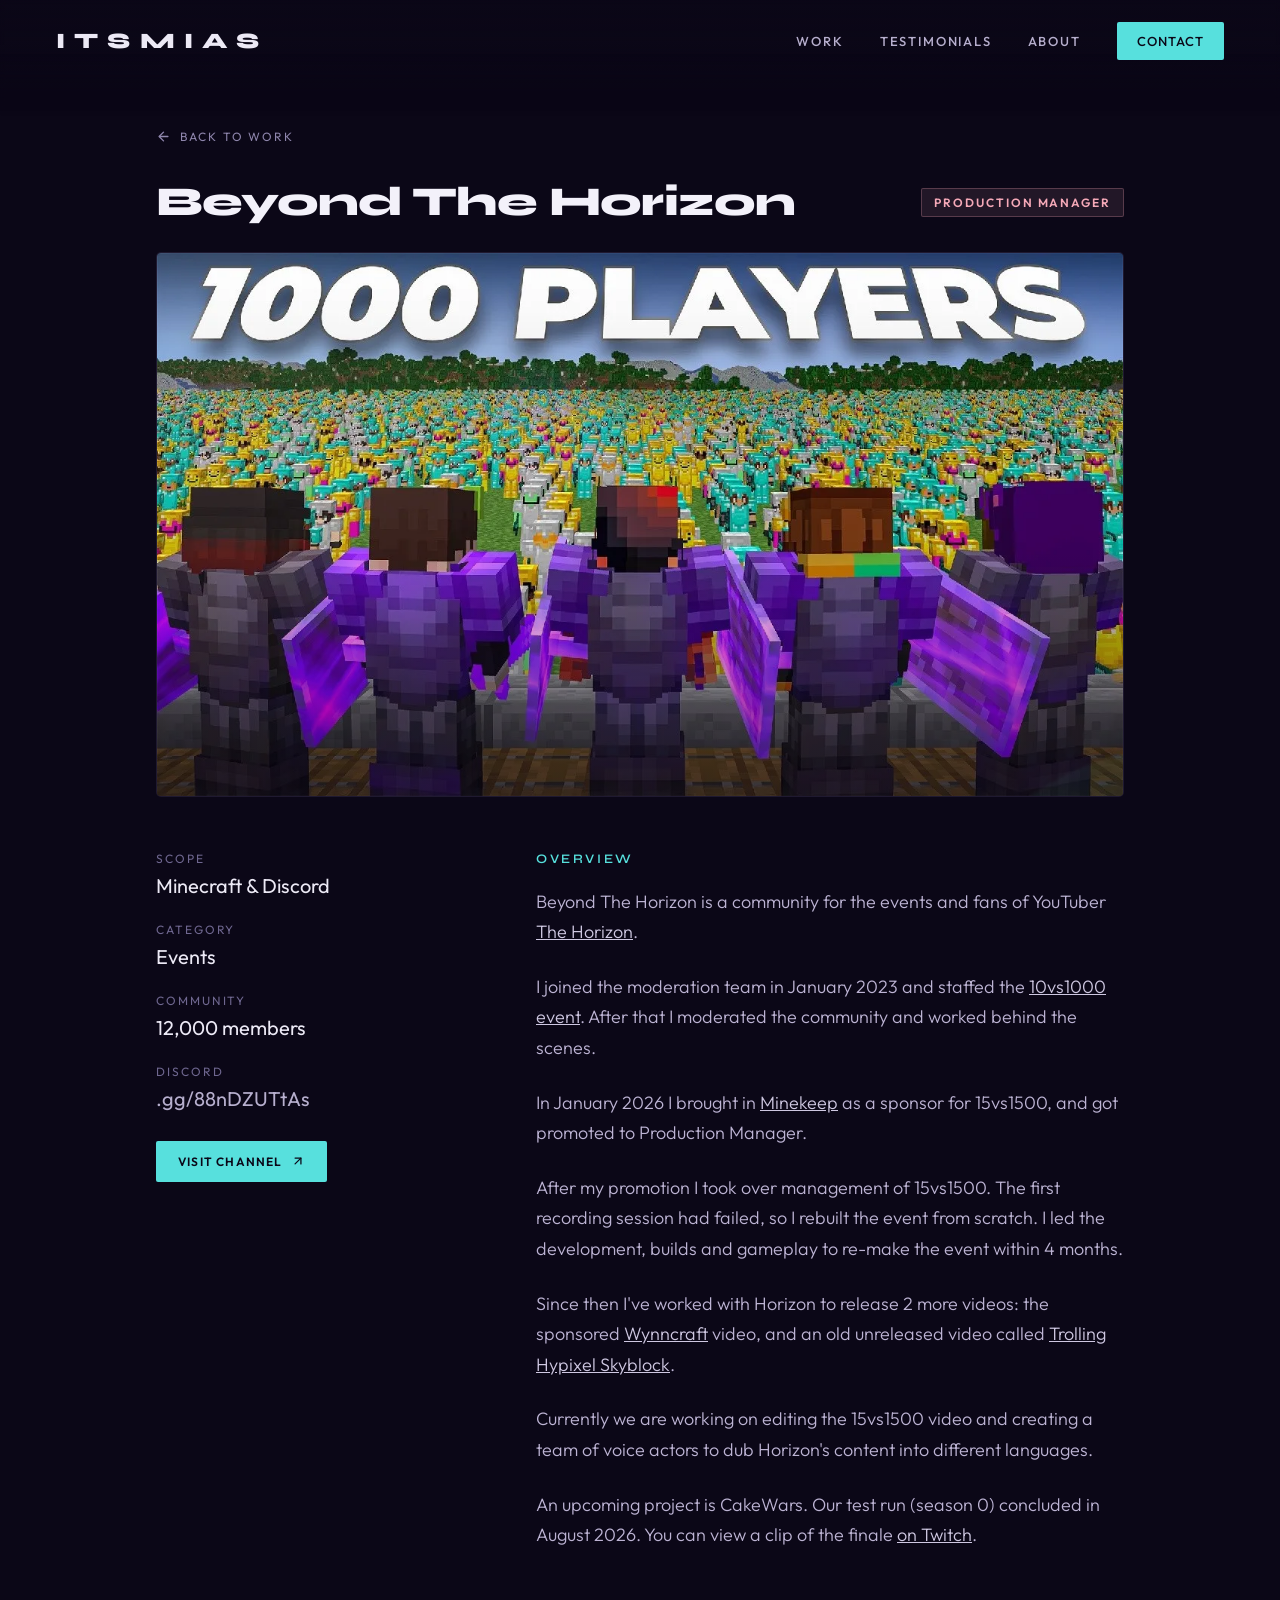
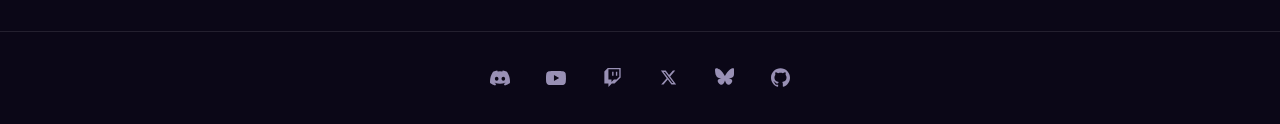
==== projects/index.html @ a39a070e "Add robots.txt, sitemap and SEO meta tags Claude-Session: https://claude.ai/code/session_01NnaKnoyGs" ====
<!DOCTYPE html>
<html lang="en">
<head>
<meta charset="utf-8">
<meta name="viewport" content="width=device-width, initial-scale=1">
<title>Projects - ItsMias | Beyond The Horizon, ish's State, HorizonMines, 6b6t</title>
<meta name="description" content="Projects by ItsMias: Production Manager at Beyond The Horizon, event staff on ish's State, owner of the HorizonMines Minecraft server and administrator on 6b6t.">
<link rel="canonical" href="https://itsmias.xyz/projects/">
<meta property="og:type" content="website">
<meta property="og:site_name" content="ItsMias">
<meta property="og:title" content="Projects - ItsMias | Beyond The Horizon, ish's State, HorizonMines, 6b6t">
<meta property="og:description" content="Projects by ItsMias: Production Manager at Beyond The Horizon, event staff on ish's State, owner of the HorizonMines Minecraft server and administrator on 6b6t.">
<meta property="og:url" content="https://itsmias.xyz/projects/">
<meta property="og:image" content="https://itsmias.xyz/assets/banner.webp">
<meta property="og:image:width" content="2560">
<meta property="og:image:height" content="1463">
<meta name="twitter:card" content="summary_large_image">
<link rel="preconnect" href="https://fonts.googleapis.com">
<link rel="icon" type="image/x-icon" href="../assets/favicon.ico">
<link rel="preconnect" href="https://fonts.gstatic.com" crossorigin="">
<link href="https://fonts.googleapis.com/css2?family=Syne:wght@400;600;700;800&amp;family=Outfit:wght@300;400;500;600&amp;display=swap" rel="stylesheet">
<link rel="stylesheet" href="../styles.css">
</head>
<body>

<div style="font-family:'Outfit',sans-serif; background:#0b0717; color:#cfc8e2; overflow-x:hidden; min-height:100vh;">

  <!-- ============ TOP PROGRESS SLIVER ============ -->
  <div id="mias-progress" style="position:fixed; top:0; left:0; height:2px; width:0%; z-index:70; background:#57e0dd; box-shadow:0 0 8px rgba(87,224,221,.5);"></div>

  <!-- ============ NAV ============ -->
  <div class="mias-nav" style="position:fixed; top:0; left:0; right:0; z-index:50; display:flex; align-items:center; justify-content:space-between; padding:22px 56px;">
    <div style="position:absolute; inset:-40px 0 -34px; z-index:-1; pointer-events:none; background:linear-gradient(180deg, rgba(11,7,23,.92) 0%, rgba(11,7,23,.5) 55%, rgba(11,7,23,0) 100%); backdrop-filter:blur(2.5px); -webkit-mask-image:linear-gradient(180deg, #000 0%, #000 60%, rgba(0,0,0,.55) 80%, transparent 100%); mask-image:linear-gradient(180deg, #000 0%, #000 60%, rgba(0,0,0,.55) 80%, transparent 100%);"></div>
    <a id="nav-wordmark" href="../#home" class="mias-link mias-navlink" style="font-family:'Syne GFix','Syne',sans-serif; font-weight:800; font-size:22px; letter-spacing:.42em; color:#ece9f5; text-decoration:none;">ITSMIAS</a>
    <div class="mias-navlinks" style="display:flex; gap:36px; align-items:center; font-family:'Outfit',sans-serif; font-weight:500; font-size:13px; letter-spacing:.14em; text-transform:uppercase;">
      <a href="../#work" class="mias-link mias-navlink" style="color:#b7afce; text-decoration:none;">Work</a>
      <a href="../#testimonials" class="mias-link mias-navlink" style="color:#b7afce; text-decoration:none;">Testimonials</a>
      <a href="../#about" class="mias-link mias-navlink" style="color:#b7afce; text-decoration:none;">About</a>
      <a href="../#contact" class="mias-btn" style="color:#0b0717; background:#57e0dd; padding:11px 20px; border-radius:2px; text-decoration:none; letter-spacing:.08em;">Contact</a>
    </div>
    <button class="mias-hamburger" aria-label="Menu" style="background:transparent; border:none; padding:8px; margin:-8px; color:#ece9f5; align-items:center; justify-content:center;">
      <svg width="26" height="26" viewBox="0 0 24 24" fill="none" stroke="currentColor" stroke-width="2" stroke-linecap="round"><path d="M3 6h18"></path><path d="M3 12h18"></path><path d="M3 18h18"></path></svg>
    </button>
  </div>

  <div id="mias-mobile-menu" style="position:fixed; top:0; left:0; right:0; z-index:49; flex-direction:column; gap:2px; padding:82px 22px 20px; background:rgba(11,7,23,.97); backdrop-filter:blur(10px); -webkit-backdrop-filter:blur(10px); border-bottom:1px solid rgba(255,255,255,.08); box-shadow:0 24px 50px -20px rgba(0,0,0,.8);">
    <a href="../#work" class="mias-link" style="font-family:'Outfit',sans-serif; font-weight:500; font-size:15px; letter-spacing:.14em; text-transform:uppercase; color:#cfc8e2; text-decoration:none; padding:15px 6px; border-bottom:1px solid rgba(255,255,255,.06);">Work</a>
    <a href="../#testimonials" class="mias-link" style="font-family:'Outfit',sans-serif; font-weight:500; font-size:15px; letter-spacing:.14em; text-transform:uppercase; color:#cfc8e2; text-decoration:none; padding:15px 6px; border-bottom:1px solid rgba(255,255,255,.06);">Testimonials</a>
    <a href="../#about" class="mias-link" style="font-family:'Outfit',sans-serif; font-weight:500; font-size:15px; letter-spacing:.14em; text-transform:uppercase; color:#cfc8e2; text-decoration:none; padding:15px 6px; border-bottom:1px solid rgba(255,255,255,.06);">About</a>
    <a href="../#contact" class="mias-btn" style="margin-top:14px; text-align:center; font-family:'Outfit',sans-serif; font-weight:600; font-size:14px; letter-spacing:.08em; text-transform:uppercase; color:#0b0717; background:#57e0dd; padding:15px; border-radius:2px; text-decoration:none;">Contact</a>
  </div>

  <!-- ============ PROJECT: BEYOND THE HORIZON ============ -->
  <article id="proj-horizon" data-screen-label="Beyond The Horizon" style="display:block; animation:projFade .55s ease both; max-width:1080px; margin:0 auto; padding:128px 56px 80px;">
    <a href="../#work" class="mias-link" style="display:inline-flex; align-items:center; gap:9px; font-size:12px; letter-spacing:.16em; text-transform:uppercase; color:#8f86ad; text-decoration:none; margin-bottom:38px;"><svg width="15" height="15" viewBox="0 0 24 24" fill="none" stroke="currentColor" stroke-width="2.2" stroke-linecap="round" stroke-linejoin="round"><path d="M19 12H6"></path><path d="M12 19l-7-7 7-7"></path></svg>Back to work</a>

    <div style="display:flex; align-items:center; justify-content:space-between; gap:16px; flex-wrap:wrap; margin-bottom:30px;">
      <h1 style="margin:0; font-family:'Syne GFix','Syne',sans-serif; font-weight:800; font-size:clamp(26px,3.2vw,42px); line-height:.98; letter-spacing:-.02em; color:#f3f1fa; white-space:nowrap;">Beyond The Horizon</h1>
      <span style="flex-shrink: 0; white-space: nowrap; font-weight: 600; font-size: 12px; letter-spacing: .16em; text-transform: uppercase; color: #F5A9B8; background: rgba(245,169,184,.1); border: 1px solid rgba(245,169,184,.25); padding: 6px 12px; border-radius: 2px; font-family: Outfit, sans-serif">Production Manager</span>
    </div>

    <div class="mias-banner" style="position:relative; aspect-ratio:16/9; overflow:hidden; border-radius:5px; border:1px solid rgba(255,255,255,.07); background:#0e0820; margin-bottom:54px;">
      <img src="../assets/horizon-thumb.webp" alt="Beyond The Horizon banner" loading="lazy" decoding="async" onerror="this.style.display='none'" style="width:100%; height:100%; display:block; object-fit:cover;">
      <div style="position:absolute; inset:0; background:linear-gradient(180deg, rgba(11,7,23,0) 55%, rgba(11,7,23,.5) 100%); pointer-events:none;"></div>
    </div>

    <div style="display:grid; grid-template-columns:320px 1fr; gap:60px; align-items:start;">
      <aside style="position:sticky; top:110px;">
        <div style="display:flex; flex-direction:column; gap:24px;">
          <div><div style="color:#6f6790; letter-spacing:.16em; text-transform:uppercase; font-size:12px; margin-bottom:7px;">SCOPE</div><div style="color:#ece9f5; font-size:20px;">Minecraft &amp; Discord</div></div>
          <div><div style="color:#6f6790; letter-spacing:.16em; text-transform:uppercase; font-size:12px; margin-bottom:7px;">Category</div><div style="color:#ece9f5; font-size:20px;">Events</div></div>
          <div><div style="color:#6f6790; letter-spacing:.16em; text-transform:uppercase; font-size:12px; margin-bottom:7px;">Community</div><div style="color:#ece9f5; font-size:20px;">12,000 members</div></div>
          <div><div style="color:#6f6790; letter-spacing:.16em; text-transform:uppercase; font-size:12px; margin-bottom:7px;">Discord</div><a href="https://discord.gg/88nDZUTtAs" target="_blank" rel="noopener" class="ext-link" style="color:#b7afce; font-size:20px; text-decoration:none;">.gg/88nDZUTtAs</a></div>
        </div>
        <a href="https://www.youtube.com/@The_Horizon" target="_blank" rel="noopener" class="mias-btn" style="display:inline-flex; align-items:center; gap:8px; margin-top:30px; font-weight:600; font-size:12px; letter-spacing:.1em; text-transform:uppercase; color:#0b0717; background:#57e0dd; padding:13px 22px; border-radius:2px; text-decoration:none;">Visit channel<svg width="14" height="14" viewBox="0 0 24 24" fill="none" stroke="currentColor" stroke-width="2.2" stroke-linecap="round" stroke-linejoin="round"><path d="M7 17L17 7"></path><path d="M7 7h10v10"></path></svg></a>
      </aside>

      <div>
        <div style="font-family:'Syne GFix','Syne',sans-serif; font-weight:600; font-size:13px; letter-spacing:.2em; text-transform:uppercase; color:#57e0dd; margin-bottom:20px;">Overview</div>
        <div style="display:flex; flex-direction:column; gap:24px; font-weight:300; font-size:18px; line-height:1.7; color:#bdb4d4; max-width:600px;">
          <p style="margin:0;">Beyond The Horizon is a community for the events and fans of YouTuber <a href="https://www.youtube.com/@The_Horizon" target="_blank" rel="noopener" class="ext-link" style="color: rgb(207, 200, 226);">The Horizon</a>.</p>

          <p style="margin:0;">I joined the moderation team in January 2023 and staffed the <a href="https://www.youtube.com/watch?v=N1xcF9do5JQ" target="_blank" rel="noopener" class="ext-link" style="color: rgb(207, 200, 226);">10vs1000 event</a>. After that I moderated the community and worked behind the scenes.</p>
            
          <p style="margin:0;">In January 2026 I brought in <a href="https://minekeep.net" target="_blank" rel="noopener" class="ext-link" style="color: rgb(207, 200, 226);">Minekeep</a> as a sponsor for 15vs1500, and got promoted to Production Manager.</p>

          <p style="margin:0;">After my promotion I took over management of 15vs1500. The first recording session had failed, so I rebuilt the event from scratch. I led the development, builds and gameplay to re-make the event within 4 months.</p>

          <p style="margin:0;">Since then I've worked with Horizon to release 2 more videos: the sponsored <a href="https://www.youtube.com/watch?v=sfRkL6mi1ZY" target="_blank" rel="noopener" class="ext-link" style="color: rgb(207, 200, 226);">Wynncraft</a> video, and an old unreleased video called <a href="https://www.youtube.com/watch?v=MHosBN78Z4A" target="_blank" rel="noopener" class="ext-link" style="color: rgb(207, 200, 226);">Trolling Hypixel Skyblock</a>. </p>
            
          <p style="margin:0;">Currently we are working on editing the 15vs1500 video and creating a team of voice actors to dub Horizon's content into different languages.</p>

          <p style="margin:0;">An upcoming project is CakeWars. Our test run (season 0) concluded in August 2026. You can view a clip of the finale <a href="https://www.twitch.tv/thehorizonmc/clip/CoyIcyDuckFloof-QHFfdMnZ6KE54wLw" target="_blank" rel="noopener" class="ext-link" style="color: rgb(207, 200, 226);">on Twitch</a>.</p>

        </div>
      </div>
    </div>

    <div style="display:flex; justify-content:space-between; gap:18px;"></div>
  </article>

  <!-- ============ PROJECT: ISH'S STATE ============ -->
  <article id="proj-state" data-screen-label="ish's State" style="display:none; animation:projFade .55s ease both; max-width:1080px; margin:0 auto; padding:128px 56px 80px;">
    <a href="../#work" class="mias-link" style="display:inline-flex; align-items:center; gap:9px; font-size:12px; letter-spacing:.16em; text-transform:uppercase; color:#8f86ad; text-decoration:none; margin-bottom:38px;"><svg width="15" height="15" viewBox="0 0 24 24" fill="none" stroke="currentColor" stroke-width="2.2" stroke-linecap="round" stroke-linejoin="round"><path d="M19 12H6"></path><path d="M12 19l-7-7 7-7"></path></svg>Back to work</a>

    <div style="display:flex; align-items:center; justify-content:space-between; gap:16px; flex-wrap:wrap; margin-bottom:30px;">
      <h1 style="margin:0; font-family:'Syne GFix','Syne',sans-serif; font-weight:800; font-size:clamp(42px,6vw,68px); line-height:.96; letter-spacing:-.02em; color:#f3f1fa;">ish's State</h1>
      <span style="font-weight:600; font-size:12px; letter-spacing:.16em; text-transform:uppercase; color:#F5A9B8; background:rgba(245,169,184,.1); border:1px solid rgba(245,169,184,.25); padding:6px 12px; border-radius:2px;">EVENT STAFF</span>
    </div>

    <div class="mias-banner" style="position:relative; aspect-ratio:16/9; overflow:hidden; border-radius:5px; border:1px solid rgba(255,255,255,.07); background:#0e0820; margin-bottom:54px;">
      <img src="../assets/ish-thumb.webp" alt="ish's State banner" loading="lazy" decoding="async" onerror="this.style.display='none'" style="width:100%; height:100%; display:block; object-fit:cover;">
      <div style="position:absolute; inset:0; background:linear-gradient(180deg, rgba(11,7,23,0) 55%, rgba(11,7,23,.5) 100%); pointer-events:none;"></div>
    </div>

    <div style="display:grid; grid-template-columns:320px 1fr; gap:60px; align-items:start;">
      <aside style="position:sticky; top:110px;">
        <div style="display:flex; flex-direction:column; gap:24px;">
          <div><div style="color:#6f6790; letter-spacing:.16em; text-transform:uppercase; font-size:12px; margin-bottom:7px;">SCOPE</div><div style="color:#ece9f5; font-size:20px;">Minecraft &amp; Discord</div></div>
          <div><div style="color:#6f6790; letter-spacing:.16em; text-transform:uppercase; font-size:12px; margin-bottom:7px;">Category</div><div style="color:#ece9f5; font-size:20px;">Events</div></div>
          <div><div style="color:#6f6790; letter-spacing:.16em; text-transform:uppercase; font-size:12px; margin-bottom:7px;">Community</div><div style="color:#ece9f5; font-size:20px;">380,000 members</div></div>
          <div><div style="color:#6f6790; letter-spacing:.16em; text-transform:uppercase; font-size:12px; margin-bottom:7px;">Discord</div><a href="https://discord.gg/state" target="_blank" rel="noopener" class="ext-link" style="color:#b7afce; font-size:20px; text-decoration:none;">.gg/state</a></div>
        </div>
        <a href="https://www.youtube.com/@ish" target="_blank" rel="noopener" class="mias-btn" style="display:inline-flex; align-items:center; gap:8px; margin-top:30px; font-weight:600; font-size:12px; letter-spacing:.1em; text-transform:uppercase; color:#0b0717; background:#57e0dd; padding:13px 22px; border-radius:2px; text-decoration:none;">Visit channel<svg width="14" height="14" viewBox="0 0 24 24" fill="none" stroke="currentColor" stroke-width="2.2" stroke-linecap="round" stroke-linejoin="round"><path d="M7 17L17 7"></path><path d="M7 7h10v10"></path></svg></a>
      </aside>

      <div>
        <div style="font-family:'Syne GFix','Syne',sans-serif; font-weight:600; font-size:13px; letter-spacing:.2em; text-transform:uppercase; color:#57e0dd; margin-bottom:20px;">Overview</div>
        <div style="display:flex; flex-direction:column; gap:24px; font-weight:300; font-size:18px; line-height:1.7; color:#bdb4d4; max-width:600px;">
          <p style="margin:0;">State is a community that produces large-scale Minecraft events for the YouTuber&nbsp;<a href="https://www.youtube.com/@ish" target="_blank" rel="noopener" class="ext-link" style="color: rgb(207, 200, 226);">Ish</a>.</p>
          
          <p style="margin:0;">
          I was part of the event staff team from November 2023 until July of 2025 and worked on the <a href="https://www.youtube.com/watch?v=ef568d0CrRY" target="_blank" rel="noopener" class="ext-link" style="color: rgb(207, 200, 226);">1000 Players Simulate Civilization: Rich &amp; Poor</a> video.</p>

          <p style="margin:0;">
            I helped design a system to organise important lore events for the video and assisted event participants in tickets. The events were hosted at 2 AM in my timezone, so my primary role was to provide support. It was incredibly fun and insightful being part of such a large staff & production team.</p>
        
          
          <p style="margin:0; color:#8f86ad; font-size:15px;">Feel free to reach out to @mericy (manager of the event staff team) on Discord for a vouch.</p>
        </div>
      </div>
    </div>

    <div style="display:flex; justify-content:space-between; gap:18px;"></div>
  </article>

  <!-- ============ PROJECT: HORIZONMINES ============ -->
  <article id="proj-horizonmines" data-screen-label="HorizonMines" style="display:none; animation:projFade .55s ease both; max-width:1080px; margin:0 auto; padding:128px 56px 80px;">
    <a href="../#work" class="mias-link" style="display:inline-flex; align-items:center; gap:9px; font-size:12px; letter-spacing:.16em; text-transform:uppercase; color:#8f86ad; text-decoration:none; margin-bottom:38px;"><svg width="15" height="15" viewBox="0 0 24 24" fill="none" stroke="currentColor" stroke-width="2.2" stroke-linecap="round" stroke-linejoin="round"><path d="M19 12H6"></path><path d="M12 19l-7-7 7-7"></path></svg>Back to work</a>

    <div style="display:flex; align-items:center; justify-content:space-between; gap:16px; flex-wrap:wrap; margin-bottom:30px;">
      <h1 style="margin:0; font-family:'Syne GFix','Syne',sans-serif; font-weight:800; font-size:clamp(42px,6vw,68px); line-height:.96; letter-spacing:-.02em; color:#f3f1fa;">HorizonMines</h1>
      <span style="font-weight:600; font-size:12px; letter-spacing:.16em; text-transform:uppercase; color:#F5A9B8; background:rgba(245,169,184,.1); border:1px solid rgba(245,169,184,.25); padding:6px 12px; border-radius:2px;">Owner</span>
    </div>

    <div class="mias-banner" style="position:relative; aspect-ratio:16/9; overflow:hidden; border-radius:5px; border:1px solid rgba(255,255,255,.07); background:#0e0820; margin-bottom:54px;">
      <img src="../assets/horizonmines-banner.webp" alt="HorizonMines banner" loading="lazy" decoding="async" onerror="this.style.display='none'" style="width:100%; height:100%; display:block; object-fit:cover;">
      <div style="position:absolute; inset:0; background:linear-gradient(180deg, rgba(11,7,23,0) 55%, rgba(11,7,23,.5) 100%); pointer-events:none;"></div>
    </div>

    <div style="display:grid; grid-template-columns:320px 1fr; gap:60px; align-items:start;">
      <aside style="position:sticky; top:110px;">
        <div style="display:flex; flex-direction:column; gap:24px;">
          <div><div style="color:#6f6790; letter-spacing:.16em; text-transform:uppercase; font-size:12px; margin-bottom:7px;">SCOPE</div><div style="color:#ece9f5; font-size:20px;">Minecraft &amp; Discord</div></div>
          <div><div style="color:#6f6790; letter-spacing:.16em; text-transform:uppercase; font-size:12px; margin-bottom:7px;">Category</div><div style="color:#ece9f5; font-size:20px;">Skymining</div></div>
          <div><div style="color:#6f6790; letter-spacing:.16em; text-transform:uppercase; font-size:12px; margin-bottom:7px;">Community</div><div style="color:#ece9f5; font-size:20px;">1,000 members</div></div>
          <div><div style="color:#6f6790; letter-spacing:.16em; text-transform:uppercase; font-size:12px; margin-bottom:7px;">Discord</div><a href="https://discord.gg/GmsQ9f8vMB" target="_blank" rel="noopener" class="ext-link" style="color:#b7afce; font-size:20px; text-decoration:none;">.gg/GmsQ9f8vMB</a></div>
        </div>
        <a href="https://horizonmines.net" target="_blank" rel="noopener" class="mias-btn" style="display:inline-flex; align-items:center; gap:8px; margin-top:30px; font-weight:600; font-size:12px; letter-spacing:.1em; text-transform:uppercase; color:#0b0717; background:#57e0dd; padding:13px 22px; border-radius:2px; text-decoration:none;">Visit website<svg width="14" height="14" viewBox="0 0 24 24" fill="none" stroke="currentColor" stroke-width="2.2" stroke-linecap="round" stroke-linejoin="round"><path d="M7 17L17 7"></path><path d="M7 7h10v10"></path></svg></a>
      </aside>

      <div>
        <div style="font-family:'Syne GFix','Syne',sans-serif; font-weight:600; font-size:13px; letter-spacing:.2em; text-transform:uppercase; color:#57e0dd; margin-bottom:20px;">Overview</div>
        <div style="display:flex; flex-direction:column; gap:24px; font-weight:300; font-size:18px; line-height:1.7; color:#bdb4d4; max-width:600px;">
          <p style="margin:0;">HorizonMines is a Minecraft server I started in December of 2022, and after 9 months of development we released season 1.</p>
  
          <p style="margin:0;">
          Over the years HorizonMines has provided me with an unique environment where I can learn or improve skills without there being a lot of pressure. This has given me the ability to get experience with every aspect of having a server, everything from game design to marketing has been part of my role. 
          <br> 
          <br>
          Out of all aspects, recruiting staff and conducting interviews is definitely the skill that I've been able to hone on this project. Practical experience beats any other preparation, and I'm happy that I've been able to master it.

          <p style="margin:0;">
          I've had lots of fun creating HorizonMines, met amazing people because of it, and it is my most cherished project due ot the nostalgia from SkyLodge, one of the first servers I staffed on. I've always treated the servers as a passion project to continue the spirit.</p>
          <p style="margin:0;">
          If you'd like to get an idea of what it was like you can find a memorial video from one of the owners <a href="https://youtu.be/6T0UVZmiSho" target="_blank" rel="noopener" class="ext-link" style="color: rgb(207, 200, 226);">on YouTube</a>.</p>
          <p style="margin:0;">
          Shoutout to @bl4nkie for making the amazing artwork above!</p>
        </div>
      </div>
    </div>

    <div style="display:flex; justify-content:space-between; gap:18px;"></div>
  </article>

  <!-- ============ PROJECT: 6B6T ============ -->
  <article id="proj-6b6t" data-screen-label="6b6t" style="display:none; animation:projFade .55s ease both; max-width:1080px; margin:0 auto; padding:128px 56px 80px;">
    <a href="../#work" class="mias-link" style="display:inline-flex; align-items:center; gap:9px; font-size:12px; letter-spacing:.16em; text-transform:uppercase; color:#8f86ad; text-decoration:none; margin-bottom:38px;"><svg width="15" height="15" viewBox="0 0 24 24" fill="none" stroke="currentColor" stroke-width="2.2" stroke-linecap="round" stroke-linejoin="round"><path d="M19 12H6"></path><path d="M12 19l-7-7 7-7"></path></svg>Back to work</a>

    <div style="display:flex; align-items:center; justify-content:space-between; gap:16px; flex-wrap:wrap; margin-bottom:30px;">
      <h1 style="margin:0; font-family:'Syne GFix','Syne',sans-serif; font-weight:800; font-size:clamp(42px,6vw,68px); line-height:.96; letter-spacing:-.02em; color:#f3f1fa;">6b6t</h1>
      <span style="font-weight:600; font-size:12px; letter-spacing:.16em; text-transform:uppercase; color:#F5A9B8; background:rgba(245,169,184,.1); border:1px solid rgba(245,169,184,.25); padding:6px 12px; border-radius:2px;">Administrator</span>
    </div>

    <div class="mias-banner" style="position:relative; aspect-ratio:16/9; overflow:hidden; border-radius:5px; border:1px solid rgba(255,255,255,.07); background:#0e0820; margin-bottom:54px;">
      <img src="../assets/6b6t-banner.webp" alt="6b6t banner" loading="lazy" decoding="async" onerror="this.style.display='none'" style="width:100%; height:100%; display:block; object-fit:cover;">
      <div style="position:absolute; inset:0; background:linear-gradient(180deg, rgba(11,7,23,0) 55%, rgba(11,7,23,.5) 100%); pointer-events:none;"></div>
    </div>

    <div style="display:grid; grid-template-columns:320px 1fr; gap:60px; align-items:start;">
      <aside style="position:sticky; top:110px;">
        <div style="display:flex; flex-direction:column; gap:24px;">
          <div><div style="color:#6f6790; letter-spacing:.16em; text-transform:uppercase; font-size:12px; margin-bottom:7px;">SCOPE</div><div style="color:#ece9f5; font-size:20px;">Minecraft &amp; Discord</div></div>
          <div><div style="color:#6f6790; letter-spacing:.16em; text-transform:uppercase; font-size:12px; margin-bottom:7px;">Category</div><div style="color:#ece9f5; font-size:20px;">Anarchy &amp; Survival</div></div>
          <div><div style="color:#6f6790; letter-spacing:.16em; text-transform:uppercase; font-size:12px; margin-bottom:7px;">Community</div><div style="color:#ece9f5; font-size:20px;">30,000 members</div></div>
          <div><div style="color:#6f6790; letter-spacing:.16em; text-transform:uppercase; font-size:12px; margin-bottom:7px;">Discord</div><a href="https://discord.6b6t.org" target="_blank" rel="noopener" class="ext-link" style="color:#b7afce; font-size:20px; text-decoration:none;">discord.6b6t.org</a></div>
        </div>
        <a href="https://6b6t.org" target="_blank" rel="noopener" class="mias-btn" style="display:inline-flex; align-items:center; gap:8px; margin-top:30px; font-weight:600; font-size:12px; letter-spacing:.1em; text-transform:uppercase; color:#0b0717; background:#57e0dd; padding:13px 22px; border-radius:2px; text-decoration:none;">Visit website<svg width="14" height="14" viewBox="0 0 24 24" fill="none" stroke="currentColor" stroke-width="2.2" stroke-linecap="round" stroke-linejoin="round"><path d="M7 17L17 7"></path><path d="M7 7h10v10"></path></svg></a>
      </aside>

      <div>
        <div style="font-family:'Syne GFix','Syne',sans-serif; font-weight:600; font-size:13px; letter-spacing:.2em; text-transform:uppercase; color:#57e0dd; margin-bottom:20px;">Overview</div>
        <div style="display:flex; flex-direction:column; gap:24px; font-weight:300; font-size:18px; line-height:1.7; color:#bdb4d4; max-width:600px;">
          <p style="margin:0;">6b6t is the largest Minecraft anarchy server.</p>
          <p style="margin:0;">I was invited by the owner qbasty to join the team in June 2023 and was an adminsitrator until Decemeber 2023.</p>
          <p style="margin:0;">My responsibilities included setting up a moderation team, writing blogs and hosting community events.</p>
          <p style="margin:0;">This was one of my first positions managing a larger Discord server, and the fact that it was based around an anarchy server came with its challenges.</p>
          <p style="margin:0;">I learned how to deal with of threats and instigation, directed at myself or other staff members, on a level that I hadn't encountered before.</p>
        </div>
      </div>
    </div>

    <div style="display:flex; justify-content:space-between; gap:18px;"></div>
  </article>

  <!-- ============ FOOTER ============ -->
  <div class="mias-foot" style="padding:24px 56px; border-top:1px solid rgba(255,255,255,.1); display:flex; align-items:center; justify-content:space-between; gap:24px; flex-wrap:wrap;">
    <div style="display: flex; gap: 12px; justify-content: center; flex-wrap: wrap; flex:1;">
      <a href="https://discord.com/users/615580983881760787" target="_blank" rel="noopener" class="mias-social" title="Discord" aria-label="Discord" style="display:flex; align-items:center; justify-content:center; width:44px; height:44px; color:#9990b5; text-decoration:none;"><svg width="20" height="20" viewBox="0 0 24 24" fill="currentColor"><path d="M20.317 4.37a19.79 19.79 0 0 0-4.885-1.515.074.074 0 0 0-.079.037c-.21.375-.444.864-.608 1.25a18.27 18.27 0 0 0-5.487 0 12.64 12.64 0 0 0-.617-1.25.077.077 0 0 0-.079-.037A19.74 19.74 0 0 0 3.677 4.37a.07.07 0 0 0-.032.027C.533 9.046-.32 13.58.099 18.057a.082.082 0 0 0 .031.057 19.9 19.9 0 0 0 5.993 3.03.078.078 0 0 0 .084-.028 14.09 14.09 0 0 0 1.226-1.994.076.076 0 0 0-.041-.106 13.1 13.1 0 0 1-1.872-.892.077.077 0 0 1-.008-.128 10.2 10.2 0 0 0 .372-.292.074.074 0 0 1 .077-.01c3.928 1.793 8.18 1.793 12.062 0a.074.074 0 0 1 .078.01c.12.098.246.198.373.292a.077.077 0 0 1-.006.127 12.3 12.3 0 0 1-1.873.892.077.077 0 0 0-.041.107c.36.698.772 1.362 1.225 1.993a.076.076 0 0 0 .084.028 19.84 19.84 0 0 0 6.002-3.03.077.077 0 0 0 .032-.054c.5-5.177-.838-9.674-3.549-13.66a.061.061 0 0 0-.031-.03zM8.02 15.33c-1.183 0-2.157-1.085-2.157-2.419 0-1.333.956-2.419 2.157-2.419 1.21 0 2.176 1.096 2.157 2.42 0 1.333-.956 2.418-2.157 2.418zm7.975 0c-1.183 0-2.157-1.085-2.157-2.419 0-1.333.955-2.419 2.157-2.419 1.21 0 2.176 1.096 2.157 2.42 0 1.333-.946 2.418-2.157 2.418z"></path></svg></a>
      <a href="https://www.youtube.com/channel/UCuR-dGyL3-mBmlr0Ym_AlsA" target="_blank" rel="noopener" class="mias-social" title="YouTube" aria-label="YouTube" style="display:flex; align-items:center; justify-content:center; width:44px; height:44px; color:#9990b5; text-decoration:none;"><svg width="20" height="20" viewBox="0 0 24 24" fill="currentColor"><path d="M23.498 6.186a3.016 3.016 0 0 0-2.122-2.136C19.505 3.545 12 3.545 12 3.545s-7.505 0-9.377.505A3.017 3.017 0 0 0 .502 6.186C0 8.07 0 12 0 12s0 3.93.502 5.814a3.016 3.016 0 0 0 2.122 2.136c1.871.505 9.376.505 9.376.505s7.505 0 9.377-.505a3.015 3.015 0 0 0 2.122-2.136C24 15.93 24 12 24 12s0-3.93-.502-5.814zM9.545 15.568V8.432L15.818 12l-6.273 3.568z"></path></svg></a>
      <a href="https://www.twitch.tv/itsmias" target="_blank" rel="noopener" class="mias-social" title="Twitch" aria-label="Twitch" style="display:flex; align-items:center; justify-content:center; width:44px; height:44px; color:#9990b5; text-decoration:none;"><svg width="19" height="19" viewBox="0 0 24 24" fill="currentColor"><path d="M11.571 4.714h1.715v5.143H11.57zm4.715 0H18v5.143h-1.714zM6 0L1.714 4.286v15.428h5.143V24l4.286-4.286h3.428L22.286 12V0zm14.571 11.143l-3.428 3.428h-3.429l-3 3v-3H6.857V1.714h13.714z"></path></svg></a>
      <a href="https://x.com/itsmias_" target="_blank" rel="noopener" class="mias-social" title="X" aria-label="X" style="display:flex; align-items:center; justify-content:center; width:44px; height:44px; color:#9990b5; text-decoration:none;"><svg width="17" height="17" viewBox="0 0 24 24" fill="currentColor"><path d="M18.244 2.25h3.308l-7.227 8.26 8.502 11.24H16.17l-5.214-6.817L4.99 21.75H1.68l7.73-8.835L1.254 2.25H8.08l4.713 6.231zm-1.161 17.52h1.833L7.084 4.126H5.117z"></path></svg></a>
      <a href="https://bsky.app/profile/its-mias.bsky.social" target="_blank" rel="noopener" class="mias-social" title="Bluesky" aria-label="Bluesky" style="display:flex; align-items:center; justify-content:center; width:44px; height:44px; color:#9990b5; text-decoration:none;"><svg width="19" height="19" viewBox="0 0 24 24" fill="currentColor"><path d="M5.71 1.64c2.74 2.06 5.69 6.24 6.77 8.48 1.08-2.24 4.03-6.42 6.77-8.48 1.98-1.49 5.18-2.64 5.18.99 0 .73-.42 6.09-.66 6.96-.85 3.02-3.93 3.79-6.66 3.33 4.78.81 6 3.51 3.37 6.21-4.99 5.13-7.17-1.29-7.73-2.93-.1-.3-.15-.44-.15-.32 0-.12-.05.02-.15.32-.56 1.64-2.74 8.06-7.73 2.93-2.63-2.7-1.41-5.4 3.37-6.21-2.73.46-5.81-.31-6.66-3.33C.42 8.72 0 3.36 0 2.63c0-3.63 3.2-2.48 5.18-.99z"></path></svg></a>
      <a href="https://github.com/ItsMias" target="_blank" rel="noopener" class="mias-social" title="GitHub" aria-label="GitHub" style="display:flex; align-items:center; justify-content:center; width:44px; height:44px; color:#9990b5; text-decoration:none;"><svg width="19" height="19" viewBox="0 0 24 24" fill="currentColor"><path d="M12 .297c-6.63 0-12 5.373-12 12 0 5.303 3.438 9.8 8.205 11.385.6.113.82-.258.82-.577 0-.285-.01-1.04-.015-2.04-3.338.724-4.042-1.61-4.042-1.61C4.422 18.07 3.633 17.7 3.633 17.7c-1.087-.744.084-.729.084-.729 1.205.084 1.838 1.236 1.838 1.236 1.07 1.835 2.809 1.305 3.495.998.108-.776.417-1.305.76-1.605-2.665-.3-5.466-1.332-5.466-5.93 0-1.31.465-2.38 1.235-3.22-.135-.303-.54-1.523.105-3.176 0 0 1.005-.322 3.3 1.23.96-.267 1.98-.399 3-.405 1.02.006 2.04.138 3 .405 2.28-1.552 3.285-1.23 3.285-1.23.645 1.653.24 2.873.12 3.176.765.84 1.23 1.91 1.23 3.22 0 4.61-2.805 5.625-5.475 5.92.42.36.81 1.096.81 2.22 0 1.606-.015 2.896-.015 3.286 0 .315.21.69.825.57C20.565 22.092 24 17.592 24 12.297c0-6.627-5.373-12-12-12"></path></svg></a>
      <!--
      <a href="https://steamcommunity.com/id/ItsMias_/" target="_blank" rel="noopener" class="mias-social" title="Steam" aria-label="Steam" style="display:flex; align-items:center; justify-content:center; width:44px; height:44px; color:#9990b5; text-decoration:none;"><svg width="20" height="20" viewBox="0 0 24 24" fill="currentColor"><path d="M11.979 0C5.678 0 .511 4.86.022 11.037l6.432 2.658c.545-.371 1.203-.59 1.912-.59.063 0 .125.004.188.006l2.861-4.142V8.91c0-2.495 2.028-4.524 4.524-4.524 2.494 0 4.524 2.031 4.524 4.527s-2.03 4.525-4.524 4.525h-.105l-4.076 2.911c0 .052.004.105.004.159 0 1.875-1.515 3.396-3.39 3.396-1.635 0-3.016-1.173-3.331-2.727L.436 15.27C1.862 20.307 6.486 24 11.979 24c6.627 0 11.999-5.373 11.999-12S18.605 0 11.979 0zM7.54 18.21l-1.473-.61c.262.543.714.999 1.314 1.25 1.297.539 2.793-.076 3.332-1.375.263-.63.264-1.319.005-1.949s-.75-1.121-1.377-1.383c-.624-.26-1.29-.249-1.878-.03l1.523.63c.956.4 1.409 1.5 1.009 2.455-.397.957-1.497 1.41-2.454 1.012H7.54zm11.415-9.303c0-1.662-1.353-3.015-3.015-3.015-1.665 0-3.015 1.353-3.015 3.015 0 1.665 1.35 3.015 3.015 3.015 1.663 0 3.015-1.35 3.015-3.015zm-5.273-.005c0-1.252 1.013-2.266 2.265-2.266 1.249 0 2.266 1.014 2.266 2.266 0 1.251-1.017 2.265-2.266 2.265-1.253 0-2.265-1.014-2.265-2.265z"></path></svg></a>
      <a href="https://open.spotify.com/user/0ilzqsbktlruayxjxmcsoryme" target="_blank" rel="noopener" class="mias-social" title="Spotify" aria-label="Spotify" style="display:flex; align-items:center; justify-content:center; width:44px; height:44px; color:#9990b5; text-decoration:none;"><svg width="20" height="20" viewBox="0 0 24 24" fill="currentColor"><path d="M12 0C5.4 0 0 5.4 0 12s5.4 12 12 12 12-5.4 12-12S18.66 0 12 0zm5.521 17.34c-.24.359-.66.48-1.021.24-2.82-1.74-6.36-2.101-10.561-1.141-.418.122-.779-.179-.899-.539-.12-.421.18-.78.54-.9 4.56-1.021 8.52-.6 11.64 1.32.42.18.479.659.301 1.02zm1.44-3.3c-.301.42-.841.6-1.262.3-3.239-1.98-8.159-2.58-11.939-1.38-.479.12-1.02-.12-1.14-.6-.12-.48.12-1.021.6-1.141C9.6 9.9 15 10.561 18.72 12.84c.361.181.54.78.241 1.2zm.12-3.36C15.24 8.4 8.82 8.16 5.16 9.301c-.6.179-1.2-.181-1.38-.721-.18-.601.18-1.2.72-1.381 4.26-1.26 11.28-1.02 15.721 1.621.539.3.719 1.02.42 1.56-.299.421-1.02.599-1.559.3z"></path></svg></a>
      <a href="https://www.reddit.com/user/Fantastic_Emu7626/" target="_blank" rel="noopener" class="mias-social" title="Reddit" aria-label="Reddit" style="display:flex; align-items:center; justify-content:center; width:44px; height:44px; color:#9990b5; text-decoration:none;"><svg width="20" height="20" viewBox="0 0 24 24" fill="currentColor"><path d="M24 11.779c0-1.459-1.192-2.645-2.657-2.645-.715 0-1.363.286-1.84.746-1.81-1.191-4.259-1.949-6.971-2.046l1.483-4.669 4.016.941-.006.058c0 1.193.975 2.163 2.174 2.163 1.198 0 2.172-.97 2.172-2.163s-.975-2.164-2.172-2.164c-.92 0-1.704.574-2.021 1.379l-4.329-1.015c-.189-.046-.381.063-.44.249l-1.654 5.207c-2.838.034-5.409.798-7.3 2.025-.474-.438-1.103-.712-1.799-.712-1.465 0-2.656 1.187-2.656 2.646 0 .98.541 1.831 1.34 2.290-.058.26-.088.526-.088.799 0 3.367 4.182 6.107 9.323 6.107s9.324-2.74 9.324-6.107c0-.273-.03-.539-.087-.799.798-.459 1.339-1.31 1.339-2.29zm-17.992 1.479c0-.815.661-1.479 1.474-1.479.812 0 1.473.664 1.473 1.479s-.661 1.479-1.473 1.479-1.474-.664-1.474-1.479zm8.974 3.802c-.881.879-2.567.943-3.061.943-.495 0-2.18-.064-3.06-.943-.131-.132-.131-.345 0-.477.13-.131.34-.131.469 0 .556.557 1.742.755 2.591.755.849 0 2.036-.198 2.592-.755.131-.131.34-.131.469 0 .132.132.132.345 0 .477zm-.422-2.323c-.812 0-1.473-.664-1.473-1.479s.661-1.479 1.473-1.479c.812 0 1.474.664 1.474 1.479s-.662 1.479-1.474 1.479z"></path></svg></a>-->
    </div>
  </div>

</div>

<script src="../script.js"></script>
</body>
</html>
---- styles.css ----
/* ============================================================
   ITSMIAS — portfolio site
   Shared styles for index.html (home) and project.html (case studies)
   ============================================================ */

/* Syne's lowercase g has a stub descender by design; serve Bricolage
   Grotesque's g (and only its g) instead via unicode-range. Stacks list
   'Syne GFix' before 'Syne' so every other glyph falls through to Syne. */
@font-face {
  font-family: 'Syne GFix';
  src: url('assets/bricolage-g.woff2') format('woff2');
  font-weight: 200 800;
  size-adjust: 95%;
  unicode-range: U+0067;
}

*{ box-sizing:border-box; }
html{ scroll-behavior:smooth; scrollbar-width:none; -ms-overflow-style:none; }
body{ margin:0; background:#0b0717; }
::selection{ background:#F5A9B8; color:#0b0717; }
::-webkit-scrollbar{ width:0; height:0; display:none; }

@keyframes projFade { from{ transform:translateY(14px); } to{ transform:translateY(0); } }
@keyframes paneIn { from{ opacity:0; transform:translateY(12px); } to{ opacity:1; transform:translateY(0); } }
@keyframes paneItemIn { from{ opacity:0; transform:translateY(18px); filter:blur(5px); } to{ opacity:1; transform:translateY(0); filter:blur(0); } }
@keyframes paneNumIn { from{ opacity:0; transform:translateX(16px); } to{ opacity:1; transform:translateX(0); } }

/* ---- hero scroll cue ---- */
/* the pair fades in, then pulses the site's cyan from ~1.5s so the cue is
   moving before a visitor decides to leave; the wrapper owns the fade so it
   can retire mid-pulse and come back when the visitor returns to the top */
@keyframes cueIn { from{ opacity:0; transform:translateY(10px); } to{ opacity:1; transform:translateY(0); } }
@keyframes cuePulse {
  0%,100%{ color:#8f86ad; filter:drop-shadow(0 0 0 rgba(87,224,221,0)); }
  50%{ color:#57e0dd; filter:drop-shadow(0 0 9px rgba(87,224,221,.75)); }
}
@keyframes cueNudge { 0%,100%{ transform:translateY(0); } 50%{ transform:translateY(4px); } }

.mias-scrollcue{ transition:opacity .5s ease; }
.mias-scrollcue.is-gone{ opacity:0; }
.mias-scrollcue-in{ opacity:0; pointer-events:auto; animation:cueIn .7s cubic-bezier(.22,1,.36,1) .6s both; }
/* faded out it must not swallow clicks meant for the page behind it */
.mias-scrollcue.is-gone .mias-scrollcue-in{ pointer-events:none; }
/* identical timing on both arrows so the pair moves as a single unit */
.mias-scrollcue-chev{ animation:cuePulse 2.6s ease-in-out 1.5s infinite, cueNudge 2.6s ease-in-out 1.5s infinite; }
/* !important so the hover state outranks the running pulse */
.mias-scrollcue-in:hover .mias-scrollcue-chev{ color:#57e0dd !important; filter:drop-shadow(0 0 11px rgba(87,224,221,.85)) !important; }
@media (max-width:640px){ .mias-scrollcue{ bottom:10px !important; } }
/* short/landscape phones: the hero copy already fills the frame */
@media (max-height:560px){ .mias-scrollcue{ display:none !important; } }
@media (prefers-reduced-motion: reduce){
  .mias-scrollcue-in{ opacity:1; animation:none; }
  .mias-scrollcue-chev{ color:#57e0dd !important; animation:none; }
}

/* ---- what-i-do feature tabs ---- */
.mias-tab-title{ display:inline-block; color:#6f6790; }
.mias-tab[aria-selected="true"] .mias-tab-title{ color:#f3f1fa; }
.mias-tab:hover .mias-tab-title{ color:#f3f1fa; }
.mias-tab-fill{ transition:height .45s cubic-bezier(.22,1,.36,1); }
@media (max-width:860px){
  .mias-tabs{ grid-template-columns:1fr !important; gap:28px !important; }
  #services{ padding-top:90px !important; }
  /* tab buttons: tighter rows */
  .mias-tab{ padding:12px 4px !important; gap:14px !important; }
  .mias-tab-title{ font-size:18px !important; }
  /* panel: drop the desktop left inset, shorten min-height */
  .mias-tabpanel{ padding-left:0 !important; min-height:200px !important; }
  .mias-tabpanel > div[aria-hidden="true"]{ left:0 !important; }
  .mias-pane > div{ padding-left:24px !important; }
  /* long titles must wrap on narrow screens */
  .mias-pane h3{ white-space:normal !important; font-size:24px !important; line-height:1.3 !important; }
  .mias-pane p{ font-size:16px !important; max-width:none !important; }
}

/* ---- links ---- */
.mias-link{ transition:color .25s ease, opacity .25s ease; }
.mias-link:hover{ color:#57e0dd !important; }

/* testimonial attribution → project page: recolour the inline-styled name/role on hover */
.mias-testi-link span{ transition:color .25s ease; }
.mias-testi-link:hover span{ color:#F5A9B8 !important; }

/* nav links — sliding underline matching the scroll sliver */
.mias-navlink{ position:relative; }
.mias-navlink::after{ content:""; position:absolute; left:0; right:0; bottom:-7px; height:2px; background:#57e0dd; box-shadow:0 0 8px rgba(87,224,221,.5); transform:scaleX(0); transform-origin:left; transition:transform .3s cubic-bezier(.2,.7,.2,1); }
.mias-navlink:hover::after{ transform:scaleX(1); }
/* wordmark has .42em letter-spacing → trailing gap; trim the underline */
#nav-wordmark.mias-navlink::after{ right:.42em; }

/* ---- buttons — glow only, no bob ---- */
.mias-btn{ transition:box-shadow .35s ease, background .25s ease; }
.mias-copy-row{ display:inline-grid; grid-auto-flow:column; grid-auto-columns:1fr; gap:16px; }
@media (max-width:600px){ .mias-copy-row{ grid-auto-flow:row; } }
.mias-copy{ font-family:inherit; cursor:pointer; border:none; display:inline-flex; align-items:center; justify-content:center; gap:12px; font-weight:600; font-size:15px; letter-spacing:.04em; color:#0b0717; background:#57e0dd; padding:18px 32px; border-radius:2px; box-shadow:0 10px 40px rgba(87,224,221,.3); }
.mias-copy svg{ flex:none; }
.mias-copy.is-copied{ background:#F5A9B8; box-shadow:0 10px 40px rgba(245,169,184,.4); }
.mias-btn:hover{ box-shadow:0 0 0 1px rgba(87,224,221,.4), 0 14px 34px -10px rgba(87,224,221,.6); }

/* ---- external links (case-study sidebar/body) ---- */
.ext-link{ transition:color .2s ease; }
.ext-link:hover{ color:#57e0dd !important; }

/* ---- socials — icon glow only, no box ---- */
.mias-social{ transition:color .25s ease, filter .3s ease; }
.mias-social:hover{ color:#57e0dd !important; filter:drop-shadow(0 0 8px rgba(87,224,221,.8)); }
/* ultracode easter egg: GitHub hover fills the footer with a sparkling cell field */
.mias-ultra{ position:absolute; inset:0; width:100%; height:100%; pointer-events:none; z-index:0; mix-blend-mode:plus-lighter; opacity:.65; }
.mias-contact-foot > :not(.mias-ultra){ position:relative; z-index:1; }

/* ---- work cards (home) ---- */
/* One timing family, one moving part per layer. The card used to scale as
   well as lift, which compounded with the thumbnail's own zoom (1.025 x 1.06
   on two different clocks) and re-rasterised the card text mid-transition.
   Now the card only lifts; the image carries the zoom and trails it slightly,
   which reads as depth instead of two separate moves. */
.mias-card{ position:relative; isolation:isolate; transition:transform .4s cubic-bezier(.2,.7,.2,1), border-color .4s ease, box-shadow .4s ease; }
.mias-card:hover{ transform:translateY(-8px); border-color:rgba(245,169,184,.5) !important; box-shadow:0 26px 50px -18px rgba(245,169,184,.45), 0 0 0 1px rgba(245,169,184,.2); }

/* thumbnail: the img and its dark tint live inside one zoom container,
   so the tint scales with the image and can never uncover it */
.mias-thumb{ position:relative; aspect-ratio:16/9; overflow:hidden; isolation:isolate; background:#0e0820; }
/* promoted to its own layer so the zoom doesn't re-rasterise the image */
.mias-thumb-zoom{ position:absolute; inset:0; will-change:transform; transition:transform .55s cubic-bezier(.2,.7,.2,1); }
.mias-thumb-zoom::after{ content:""; position:absolute; inset:-1px; background:linear-gradient(180deg, rgba(0,0,0,0) 45%, rgba(0,0,0,.45) 78%, rgba(0,0,0,.85) 100%); pointer-events:none; }
.mias-thumb-zoom img{ width:100%; height:100%; display:block; object-fit:cover; }
.mias-feature:hover .mias-thumb-zoom{ transform:scale(1.05); }
/* CTA space is always reserved (fixed height) so revealing it on hover
   never changes the card's height and shifts the page */
.mias-cta{ display:inline-flex; align-items:flex-start; gap:8px; font-family:'Outfit',sans-serif; font-weight:600; font-size:12px; letter-spacing:.14em; text-transform:uppercase; color:#F5A9B8; height:22px; margin-top:7px; opacity:0; transform:translateY(4px); transition:opacity .35s ease, transform .35s cubic-bezier(.2,.7,.2,1); }
.mias-card:hover .mias-cta{ opacity:1; transform:translateY(0); }
.mias-arrow{ margin-top:1px; flex-shrink:0; }
@media (prefers-reduced-motion: reduce){
  .mias-card:hover{ transform:none; }
  .mias-feature:hover .mias-thumb-zoom{ transform:none; }
}

/* ---- case-study banner ---- */
.mias-banner img, .mias-banner{ transition:filter .5s ease; }

/* ---- live Discord presence (about) ---- */
#mias-presence-name{ transition:color .25s ease; }
.mias-presence:hover #mias-presence-name{ color:#57e0dd; }

/* ============================================================
   Responsive
   ============================================================ */
.mias-hamburger{ display:none; cursor:pointer; }
#mias-mobile-menu{ display:none; }
@media (min-width:761px){ #mias-mobile-menu{ display:none !important; } }

@media (max-width:760px){
  .mias-nav{ padding-left:22px !important; padding-right:22px !important; }
  .mias-navlinks{ display:none !important; }
  .mias-hamburger{ display:flex !important; }
  /* always reveal card CTA on touch */
  .mias-cta{ opacity:1 !important; transform:none !important; }
  /* case study: stack the sticky sidebar */
  article[id^="proj-"] > div[style*="320px 1fr"]{ grid-template-columns:1fr !important; }
  article[id^="proj-"] aside{ position:static !important; }
}

@media (max-width:640px){
  #work, #about, #testimonials, #services, #contact, .mias-hero-pad{ padding-left:22px !important; padding-right:22px !important; }
  div[style*="repeat(auto-fit"]{ grid-template-columns:1fr !important; }
  div[style*="max-width: 1180px"]{ padding-left:22px !important; padding-right:22px !important; }
  .mias-contact-foot{ margin-left:-22px !important; margin-right:-22px !important; padding-left:22px !important; padding-right:22px !important; }
  #contact h2{ font-size:clamp(34px,11vw,92px) !important; }
  article[id^="proj-"], .mias-foot{ padding-left:22px !important; padding-right:22px !important; }
}

@media (max-width:560px){
  article[id^="proj-"] h1{ white-space:normal !important; }
  article[id^="proj-"] > div[style*="space-between; gap: 18px"]{ flex-direction:column !important; }
  article[id^="proj-"] > div[style*="space-between; gap: 18px"] > a{ max-width:none !important; }
}

@media (max-width:380px){
  #contact h2{ font-size:32px !important; }
}
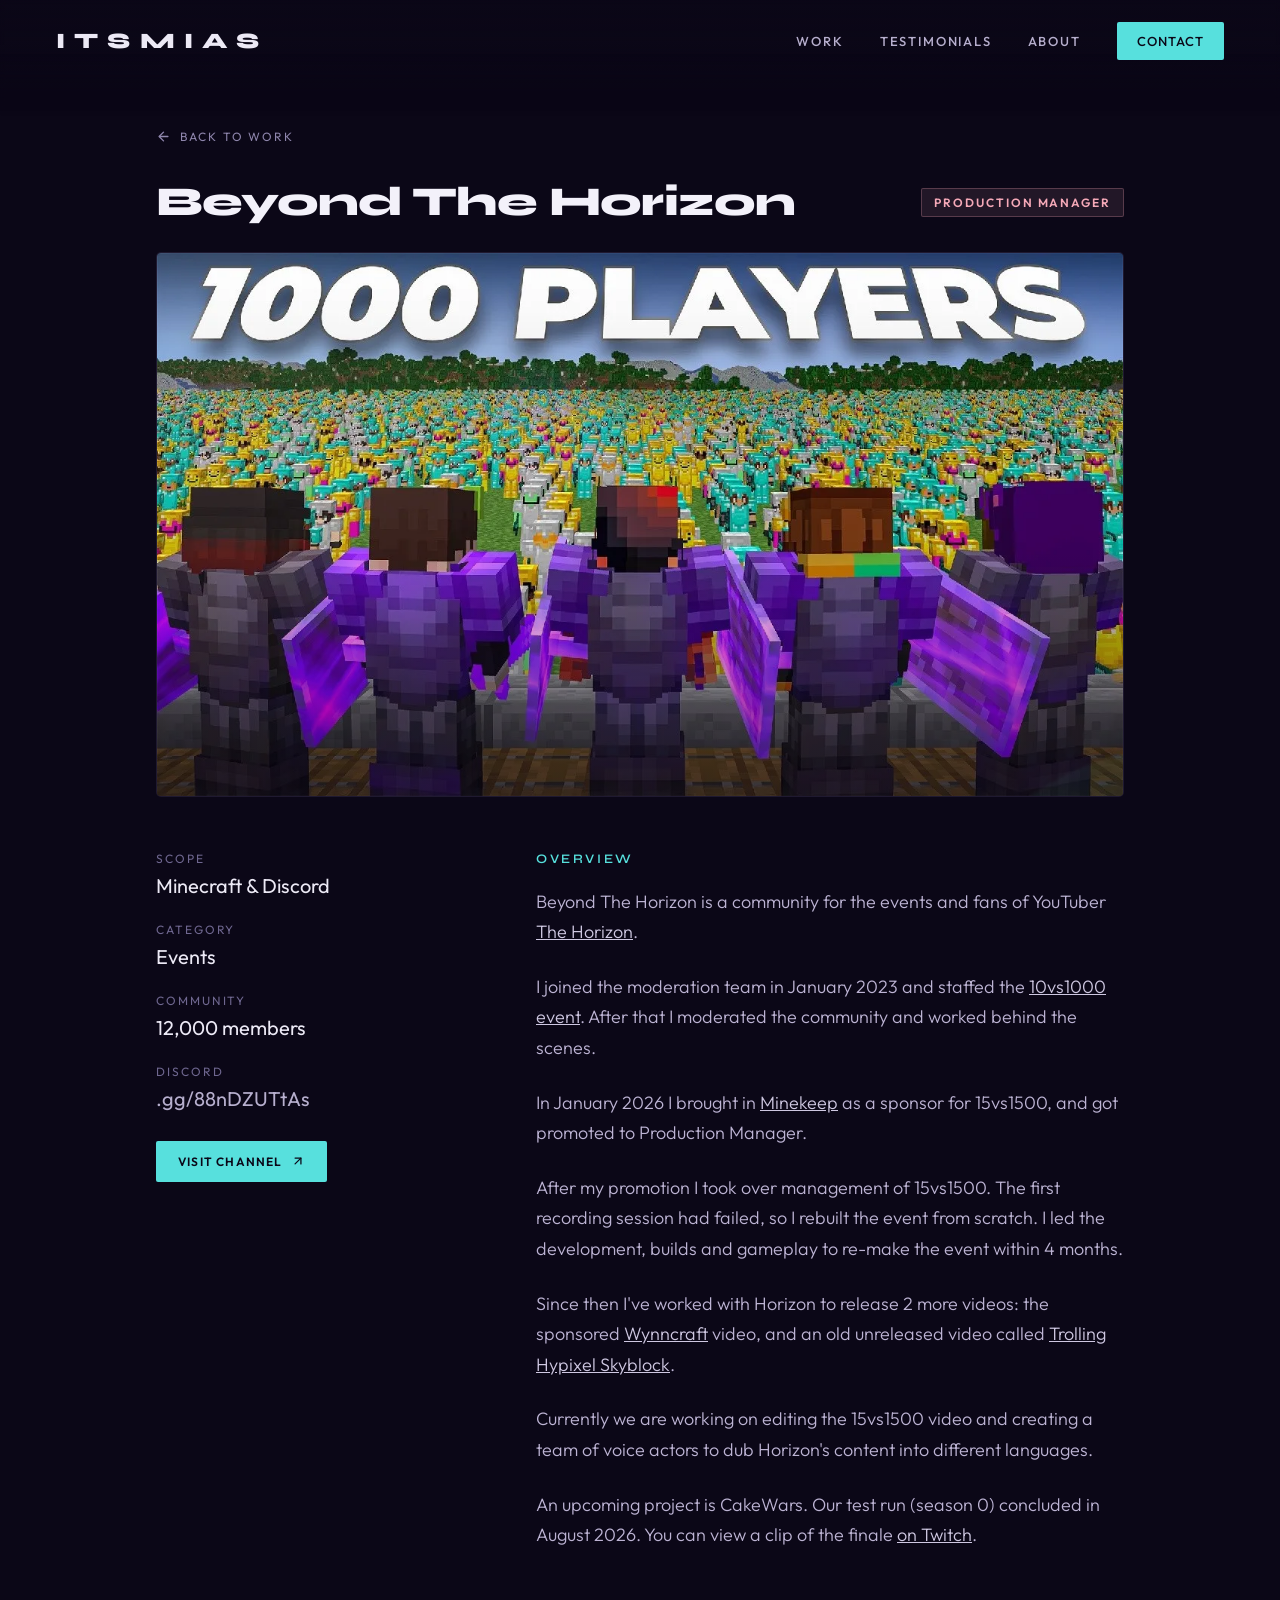
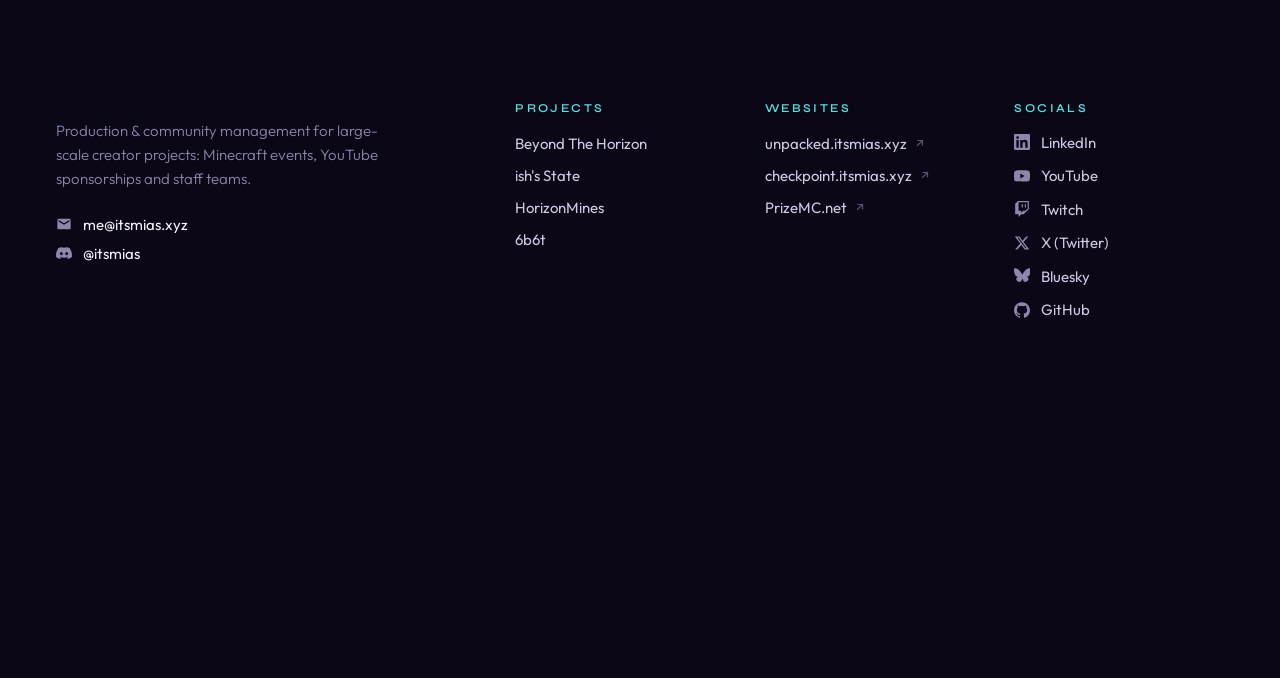
==== commit 8d1efb26: "New footer and animated wordmark" ====
--- a/projects/index.html
+++ b/projects/index.html
@@ -234,20 +234,50 @@
   </article>
 
   <!-- ============ FOOTER ============ -->
-  <div class="mias-foot" style="padding:24px 56px; border-top:1px solid rgba(255,255,255,.1); display:flex; align-items:center; justify-content:space-between; gap:24px; flex-wrap:wrap;">
-    <div style="display: flex; gap: 12px; justify-content: center; flex-wrap: wrap; flex:1;">
-      <a href="https://discord.com/users/615580983881760787" target="_blank" rel="noopener" class="mias-social" title="Discord" aria-label="Discord" style="display:flex; align-items:center; justify-content:center; width:44px; height:44px; color:#9990b5; text-decoration:none;"><svg width="20" height="20" viewBox="0 0 24 24" fill="currentColor"><path d="M20.317 4.37a19.79 19.79 0 0 0-4.885-1.515.074.074 0 0 0-.079.037c-.21.375-.444.864-.608 1.25a18.27 18.27 0 0 0-5.487 0 12.64 12.64 0 0 0-.617-1.25.077.077 0 0 0-.079-.037A19.74 19.74 0 0 0 3.677 4.37a.07.07 0 0 0-.032.027C.533 9.046-.32 13.58.099 18.057a.082.082 0 0 0 .031.057 19.9 19.9 0 0 0 5.993 3.03.078.078 0 0 0 .084-.028 14.09 14.09 0 0 0 1.226-1.994.076.076 0 0 0-.041-.106 13.1 13.1 0 0 1-1.872-.892.077.077 0 0 1-.008-.128 10.2 10.2 0 0 0 .372-.292.074.074 0 0 1 .077-.01c3.928 1.793 8.18 1.793 12.062 0a.074.074 0 0 1 .078.01c.12.098.246.198.373.292a.077.077 0 0 1-.006.127 12.3 12.3 0 0 1-1.873.892.077.077 0 0 0-.041.107c.36.698.772 1.362 1.225 1.993a.076.076 0 0 0 .084.028 19.84 19.84 0 0 0 6.002-3.03.077.077 0 0 0 .032-.054c.5-5.177-.838-9.674-3.549-13.66a.061.061 0 0 0-.031-.03zM8.02 15.33c-1.183 0-2.157-1.085-2.157-2.419 0-1.333.956-2.419 2.157-2.419 1.21 0 2.176 1.096 2.157 2.42 0 1.333-.956 2.418-2.157 2.418zm7.975 0c-1.183 0-2.157-1.085-2.157-2.419 0-1.333.955-2.419 2.157-2.419 1.21 0 2.176 1.096 2.157 2.42 0 1.333-.946 2.418-2.157 2.418z"></path></svg></a>
-      <a href="https://www.youtube.com/channel/UCuR-dGyL3-mBmlr0Ym_AlsA" target="_blank" rel="noopener" class="mias-social" title="YouTube" aria-label="YouTube" style="display:flex; align-items:center; justify-content:center; width:44px; height:44px; color:#9990b5; text-decoration:none;"><svg width="20" height="20" viewBox="0 0 24 24" fill="currentColor"><path d="M23.498 6.186a3.016 3.016 0 0 0-2.122-2.136C19.505 3.545 12 3.545 12 3.545s-7.505 0-9.377.505A3.017 3.017 0 0 0 .502 6.186C0 8.07 0 12 0 12s0 3.93.502 5.814a3.016 3.016 0 0 0 2.122 2.136c1.871.505 9.376.505 9.376.505s7.505 0 9.377-.505a3.015 3.015 0 0 0 2.122-2.136C24 15.93 24 12 24 12s0-3.93-.502-5.814zM9.545 15.568V8.432L15.818 12l-6.273 3.568z"></path></svg></a>
-      <a href="https://www.twitch.tv/itsmias" target="_blank" rel="noopener" class="mias-social" title="Twitch" aria-label="Twitch" style="display:flex; align-items:center; justify-content:center; width:44px; height:44px; color:#9990b5; text-decoration:none;"><svg width="19" height="19" viewBox="0 0 24 24" fill="currentColor"><path d="M11.571 4.714h1.715v5.143H11.57zm4.715 0H18v5.143h-1.714zM6 0L1.714 4.286v15.428h5.143V24l4.286-4.286h3.428L22.286 12V0zm14.571 11.143l-3.428 3.428h-3.429l-3 3v-3H6.857V1.714h13.714z"></path></svg></a>
-      <a href="https://x.com/itsmias_" target="_blank" rel="noopener" class="mias-social" title="X" aria-label="X" style="display:flex; align-items:center; justify-content:center; width:44px; height:44px; color:#9990b5; text-decoration:none;"><svg width="17" height="17" viewBox="0 0 24 24" fill="currentColor"><path d="M18.244 2.25h3.308l-7.227 8.26 8.502 11.24H16.17l-5.214-6.817L4.99 21.75H1.68l7.73-8.835L1.254 2.25H8.08l4.713 6.231zm-1.161 17.52h1.833L7.084 4.126H5.117z"></path></svg></a>
-      <a href="https://bsky.app/profile/its-mias.bsky.social" target="_blank" rel="noopener" class="mias-social" title="Bluesky" aria-label="Bluesky" style="display:flex; align-items:center; justify-content:center; width:44px; height:44px; color:#9990b5; text-decoration:none;"><svg width="19" height="19" viewBox="0 0 24 24" fill="currentColor"><path d="M5.71 1.64c2.74 2.06 5.69 6.24 6.77 8.48 1.08-2.24 4.03-6.42 6.77-8.48 1.98-1.49 5.18-2.64 5.18.99 0 .73-.42 6.09-.66 6.96-.85 3.02-3.93 3.79-6.66 3.33 4.78.81 6 3.51 3.37 6.21-4.99 5.13-7.17-1.29-7.73-2.93-.1-.3-.15-.44-.15-.32 0-.12-.05.02-.15.32-.56 1.64-2.74 8.06-7.73 2.93-2.63-2.7-1.41-5.4 3.37-6.21-2.73.46-5.81-.31-6.66-3.33C.42 8.72 0 3.36 0 2.63c0-3.63 3.2-2.48 5.18-.99z"></path></svg></a>
-      <a href="https://github.com/ItsMias" target="_blank" rel="noopener" class="mias-social" title="GitHub" aria-label="GitHub" style="display:flex; align-items:center; justify-content:center; width:44px; height:44px; color:#9990b5; text-decoration:none;"><svg width="19" height="19" viewBox="0 0 24 24" fill="currentColor"><path d="M12 .297c-6.63 0-12 5.373-12 12 0 5.303 3.438 9.8 8.205 11.385.6.113.82-.258.82-.577 0-.285-.01-1.04-.015-2.04-3.338.724-4.042-1.61-4.042-1.61C4.422 18.07 3.633 17.7 3.633 17.7c-1.087-.744.084-.729.084-.729 1.205.084 1.838 1.236 1.838 1.236 1.07 1.835 2.809 1.305 3.495.998.108-.776.417-1.305.76-1.605-2.665-.3-5.466-1.332-5.466-5.93 0-1.31.465-2.38 1.235-3.22-.135-.303-.54-1.523.105-3.176 0 0 1.005-.322 3.3 1.23.96-.267 1.98-.399 3-.405 1.02.006 2.04.138 3 .405 2.28-1.552 3.285-1.23 3.285-1.23.645 1.653.24 2.873.12 3.176.765.84 1.23 1.91 1.23 3.22 0 4.61-2.805 5.625-5.475 5.92.42.36.81 1.096.81 2.22 0 1.606-.015 2.896-.015 3.286 0 .315.21.69.825.57C20.565 22.092 24 17.592 24 12.297c0-6.627-5.373-12-12-12"></path></svg></a>
-      <!--
-      <a href="https://steamcommunity.com/id/ItsMias_/" target="_blank" rel="noopener" class="mias-social" title="Steam" aria-label="Steam" style="display:flex; align-items:center; justify-content:center; width:44px; height:44px; color:#9990b5; text-decoration:none;"><svg width="20" height="20" viewBox="0 0 24 24" fill="currentColor"><path d="M11.979 0C5.678 0 .511 4.86.022 11.037l6.432 2.658c.545-.371 1.203-.59 1.912-.59.063 0 .125.004.188.006l2.861-4.142V8.91c0-2.495 2.028-4.524 4.524-4.524 2.494 0 4.524 2.031 4.524 4.527s-2.03 4.525-4.524 4.525h-.105l-4.076 2.911c0 .052.004.105.004.159 0 1.875-1.515 3.396-3.39 3.396-1.635 0-3.016-1.173-3.331-2.727L.436 15.27C1.862 20.307 6.486 24 11.979 24c6.627 0 11.999-5.373 11.999-12S18.605 0 11.979 0zM7.54 18.21l-1.473-.61c.262.543.714.999 1.314 1.25 1.297.539 2.793-.076 3.332-1.375.263-.63.264-1.319.005-1.949s-.75-1.121-1.377-1.383c-.624-.26-1.29-.249-1.878-.03l1.523.63c.956.4 1.409 1.5 1.009 2.455-.397.957-1.497 1.41-2.454 1.012H7.54zm11.415-9.303c0-1.662-1.353-3.015-3.015-3.015-1.665 0-3.015 1.353-3.015 3.015 0 1.665 1.35 3.015 3.015 3.015 1.663 0 3.015-1.35 3.015-3.015zm-5.273-.005c0-1.252 1.013-2.266 2.265-2.266 1.249 0 2.266 1.014 2.266 2.266 0 1.251-1.017 2.265-2.266 2.265-1.253 0-2.265-1.014-2.265-2.265z"></path></svg></a>
-      <a href="https://open.spotify.com/user/0ilzqsbktlruayxjxmcsoryme" target="_blank" rel="noopener" class="mias-social" title="Spotify" aria-label="Spotify" style="display:flex; align-items:center; justify-content:center; width:44px; height:44px; color:#9990b5; text-decoration:none;"><svg width="20" height="20" viewBox="0 0 24 24" fill="currentColor"><path d="M12 0C5.4 0 0 5.4 0 12s5.4 12 12 12 12-5.4 12-12S18.66 0 12 0zm5.521 17.34c-.24.359-.66.48-1.021.24-2.82-1.74-6.36-2.101-10.561-1.141-.418.122-.779-.179-.899-.539-.12-.421.18-.78.54-.9 4.56-1.021 8.52-.6 11.64 1.32.42.18.479.659.301 1.02zm1.44-3.3c-.301.42-.841.6-1.262.3-3.239-1.98-8.159-2.58-11.939-1.38-.479.12-1.02-.12-1.14-.6-.12-.48.12-1.021.6-1.141C9.6 9.9 15 10.561 18.72 12.84c.361.181.54.78.241 1.2zm.12-3.36C15.24 8.4 8.82 8.16 5.16 9.301c-.6.179-1.2-.181-1.38-.721-.18-.601.18-1.2.72-1.381 4.26-1.26 11.28-1.02 15.721 1.621.539.3.719 1.02.42 1.56-.299.421-1.02.599-1.559.3z"></path></svg></a>
-      <a href="https://www.reddit.com/user/Fantastic_Emu7626/" target="_blank" rel="noopener" class="mias-social" title="Reddit" aria-label="Reddit" style="display:flex; align-items:center; justify-content:center; width:44px; height:44px; color:#9990b5; text-decoration:none;"><svg width="20" height="20" viewBox="0 0 24 24" fill="currentColor"><path d="M24 11.779c0-1.459-1.192-2.645-2.657-2.645-.715 0-1.363.286-1.84.746-1.81-1.191-4.259-1.949-6.971-2.046l1.483-4.669 4.016.941-.006.058c0 1.193.975 2.163 2.174 2.163 1.198 0 2.172-.97 2.172-2.163s-.975-2.164-2.172-2.164c-.92 0-1.704.574-2.021 1.379l-4.329-1.015c-.189-.046-.381.063-.44.249l-1.654 5.207c-2.838.034-5.409.798-7.3 2.025-.474-.438-1.103-.712-1.799-.712-1.465 0-2.656 1.187-2.656 2.646 0 .98.541 1.831 1.34 2.290-.058.26-.088.526-.088.799 0 3.367 4.182 6.107 9.323 6.107s9.324-2.74 9.324-6.107c0-.273-.03-.539-.087-.799.798-.459 1.339-1.31 1.339-2.29zm-17.992 1.479c0-.815.661-1.479 1.474-1.479.812 0 1.473.664 1.473 1.479s-.661 1.479-1.473 1.479-1.474-.664-1.474-1.479zm8.974 3.802c-.881.879-2.567.943-3.061.943-.495 0-2.18-.064-3.06-.943-.131-.132-.131-.345 0-.477.13-.131.34-.131.469 0 .556.557 1.742.755 2.591.755.849 0 2.036-.198 2.592-.755.131-.131.34-.131.469 0 .132.132.132.345 0 .477zm-.422-2.323c-.812 0-1.473-.664-1.473-1.479s.661-1.479 1.473-1.479c.812 0 1.474.664 1.474 1.479s-.662 1.479-1.474 1.479z"></path></svg></a>-->
-    </div>
-  </div>
+  <footer class="mias-footer mias-footer--plain mias-contact-foot">
+    <div class="mias-footer-top">
+      <div class="mias-footer-cols">
+        <div class="mias-footer-brand">
+          <p class="mias-footer-blurb">Production &amp; community management for large-scale creator projects: Minecraft events, YouTube sponsorships and staff teams.</p>
+          <div class="mias-footer-contact">
+            <a href="mailto:me@itsmias.xyz"><svg viewBox="0 0 24 24" fill="currentColor" aria-hidden="true"><path d="M20 4H4a2 2 0 0 0-2 2v12a2 2 0 0 0 2 2h16a2 2 0 0 0 2-2V6a2 2 0 0 0-2-2zm0 4.24-8 5-8-5V6l8 5 8-5z"></path></svg>me@itsmias.xyz</a>
+            <a href="https://discord.com/users/615580983881760787" target="_blank" rel="noopener"><svg aria-hidden="true" viewBox="0 0 24 24" fill="currentColor"><path d="M20.317 4.37a19.79 19.79 0 0 0-4.885-1.515.074.074 0 0 0-.079.037c-.21.375-.444.864-.608 1.25a18.27 18.27 0 0 0-5.487 0 12.64 12.64 0 0 0-.617-1.25.077.077 0 0 0-.079-.037A19.74 19.74 0 0 0 3.677 4.37a.07.07 0 0 0-.032.027C.533 9.046-.32 13.58.099 18.057a.082.082 0 0 0 .031.057 19.9 19.9 0 0 0 5.993 3.03.078.078 0 0 0 .084-.028 14.09 14.09 0 0 0 1.226-1.994.076.076 0 0 0-.041-.106 13.1 13.1 0 0 1-1.872-.892.077.077 0 0 1-.008-.128 10.2 10.2 0 0 0 .372-.292.074.074 0 0 1 .077-.01c3.928 1.793 8.18 1.793 12.062 0a.074.074 0 0 1 .078.01c.12.098.246.198.373.292a.077.077 0 0 1-.006.127 12.3 12.3 0 0 1-1.873.892.077.077 0 0 0-.041.107c.36.698.772 1.362 1.225 1.993a.076.076 0 0 0 .084.028 19.84 19.84 0 0 0 6.002-3.03.077.077 0 0 0 .032-.054c.5-5.177-.838-9.674-3.549-13.66a.061.061 0 0 0-.031-.03zM8.02 15.33c-1.183 0-2.157-1.085-2.157-2.419 0-1.333.956-2.419 2.157-2.419 1.21 0 2.176 1.096 2.157 2.42 0 1.333-.956 2.418-2.157 2.418zm7.975 0c-1.183 0-2.157-1.085-2.157-2.419 0-1.333.955-2.419 2.157-2.419 1.21 0 2.176 1.096 2.157 2.42 0 1.333-.946 2.418-2.157 2.418z"></path></svg>@itsmias</a>
+          </div>
+        </div>
+        <div>
+          <h2 class="mias-footer-h">Projects</h2>
+          <ul class="mias-footer-list">
+          <li><a href="#horizon">Beyond The Horizon</a></li>
+          <li><a href="#state">ish's State</a></li>
+          <li><a href="#horizonmines">HorizonMines</a></li>
+          <li><a href="#6b6t">6b6t</a></li>
+          </ul>
+        </div>
+        <div>
+          <h2 class="mias-footer-h">Websites</h2>
+          <ul class="mias-footer-list">
+          <li><a href="https://unpacked.itsmias.xyz" target="_blank" rel="noopener">unpacked.itsmias.xyz<svg class="mias-ext" viewBox="0 0 24 24" fill="none" stroke="currentColor" stroke-width="2.4" stroke-linecap="square" aria-hidden="true"><path d="M7 17L17 7M8 7h9v9"></path></svg></a></li>
+          <li><a href="https://checkpoint.itsmias.xyz" target="_blank" rel="noopener">checkpoint.itsmias.xyz<svg class="mias-ext" viewBox="0 0 24 24" fill="none" stroke="currentColor" stroke-width="2.4" stroke-linecap="square" aria-hidden="true"><path d="M7 17L17 7M8 7h9v9"></path></svg></a></li>
+          <li><a href="https://prizemc.net" target="_blank" rel="noopener">PrizeMC.net<svg class="mias-ext" viewBox="0 0 24 24" fill="none" stroke="currentColor" stroke-width="2.4" stroke-linecap="square" aria-hidden="true"><path d="M7 17L17 7M8 7h9v9"></path></svg></a></li>
+          </ul>
+        </div>
+        <div>
+          <h2 class="mias-footer-h">Socials</h2>
+          <ul class="mias-footer-list">
+          <li><a href="https://www.linkedin.com/in/matthias-van-berlo-16662b41a/" target="_blank" rel="noopener"><svg aria-hidden="true" viewBox="0 0 24 24" fill="currentColor"><path d="M20.447 20.452h-3.554v-5.569c0-1.328-.027-3.037-1.852-3.037-1.853 0-2.136 1.445-2.136 2.939v5.667H9.351V9h3.414v1.561h.046c.477-.9 1.637-1.85 3.37-1.85 3.601 0 4.267 2.37 4.267 5.455v6.286zM5.337 7.433a2.062 2.062 0 0 1-2.063-2.065 2.064 2.064 0 1 1 2.063 2.065zm1.782 13.019H3.555V9h3.564v11.452zM22.225 0H1.771C.792 0 0 .774 0 1.729v20.542C0 23.227.792 24 1.771 24h20.451C23.2 24 24 23.227 24 22.271V1.729C24 .774 23.2 0 22.222 0h.003z"></path></svg>LinkedIn</a></li>
+          <li><a href="https://www.youtube.com/channel/UCuR-dGyL3-mBmlr0Ym_AlsA" target="_blank" rel="noopener"><svg aria-hidden="true" viewBox="0 0 24 24" fill="currentColor"><path d="M23.498 6.186a3.016 3.016 0 0 0-2.122-2.136C19.505 3.545 12 3.545 12 3.545s-7.505 0-9.377.505A3.017 3.017 0 0 0 .502 6.186C0 8.07 0 12 0 12s0 3.93.502 5.814a3.016 3.016 0 0 0 2.122 2.136c1.871.505 9.376.505 9.376.505s7.505 0 9.377-.505a3.015 3.015 0 0 0 2.122-2.136C24 15.93 24 12 24 12s0-3.93-.502-5.814zM9.545 15.568V8.432L15.818 12l-6.273 3.568z"></path></svg>YouTube</a></li>
+          <li><a href="https://www.twitch.tv/itsmias" target="_blank" rel="noopener"><svg aria-hidden="true" viewBox="0 0 24 24" fill="currentColor"><path d="M11.571 4.714h1.715v5.143H11.57zm4.715 0H18v5.143h-1.714zM6 0L1.714 4.286v15.428h5.143V24l4.286-4.286h3.428L22.286 12V0zm14.571 11.143l-3.428 3.428h-3.429l-3 3v-3H6.857V1.714h13.714z"></path></svg>Twitch</a></li>
+          <li><a href="https://x.com/itsmias_" target="_blank" rel="noopener"><svg aria-hidden="true" viewBox="0 0 24 24" fill="currentColor"><path d="M18.244 2.25h3.308l-7.227 8.26 8.502 11.24H16.17l-5.214-6.817L4.99 21.75H1.68l7.73-8.835L1.254 2.25H8.08l4.713 6.231zm-1.161 17.52h1.833L7.084 4.126H5.117z"></path></svg>X (Twitter)</a></li>
+          <li><a href="https://bsky.app/profile/its-mias.bsky.social" target="_blank" rel="noopener"><svg aria-hidden="true" viewBox="0 0 24 24" fill="currentColor"><path d="M5.71 1.64c2.74 2.06 5.69 6.24 6.77 8.48 1.08-2.24 4.03-6.42 6.77-8.48 1.98-1.49 5.18-2.64 5.18.99 0 .73-.42 6.09-.66 6.96-.85 3.02-3.93 3.79-6.66 3.33 4.78.81 6 3.51 3.37 6.21-4.99 5.13-7.17-1.29-7.73-2.93-.1-.3-.15-.44-.15-.32 0-.12-.05.02-.15.32-.56 1.64-2.74 8.06-7.73 2.93-2.63-2.7-1.41-5.4 3.37-6.21-2.73.46-5.81-.31-6.66-3.33C.42 8.72 0 3.36 0 2.63c0-3.63 3.2-2.48 5.18-.99z"></path></svg>Bluesky</a></li>
+          <li><a href="https://github.com/ItsMias" target="_blank" rel="noopener" class="mias-gh"><svg aria-hidden="true" viewBox="0 0 24 24" fill="currentColor"><path d="M12 .297c-6.63 0-12 5.373-12 12 0 5.303 3.438 9.8 8.205 11.385.6.113.82-.258.82-.577 0-.285-.01-1.04-.015-2.04-3.338.724-4.042-1.61-4.042-1.61C4.422 18.07 3.633 17.7 3.633 17.7c-1.087-.744.084-.729.084-.729 1.205.084 1.838 1.236 1.838 1.236 1.07 1.835 2.809 1.305 3.495.998.108-.776.417-1.305.76-1.605-2.665-.3-5.466-1.332-5.466-5.93 0-1.31.465-2.38 1.235-3.22-.135-.303-.54-1.523.105-3.176 0 0 1.005-.322 3.3 1.23.96-.267 1.98-.399 3-.405 1.02.006 2.04.138 3 .405 2.28-1.552 3.285-1.23 3.285-1.23.645 1.653.24 2.873.12 3.176.765.84 1.23 1.91 1.23 3.22 0 4.61-2.805 5.625-5.475 5.92.42.36.81 1.096.81 2.22 0 1.606-.015 2.896-.015 3.286 0 .315.21.69.825.57C20.565 22.092 24 17.592 24 12.297c0-6.627-5.373-12-12-12"></path></svg>GitHub</a></li>
+          </ul>
+        </div>
+      </div>
+    </div>
+    <div class="mias-footer-end">
+      <div class="mias-footer-endmark">ITSMIAS</div>
+    </div>
+  </footer>
 
 </div>
 
--- a/styles.css
+++ b/styles.css
@@ -83,10 +83,145 @@
 
 /* nav links — sliding underline matching the scroll sliver */
 .mias-navlink{ position:relative; }
-.mias-navlink::after{ content:""; position:absolute; left:0; right:0; bottom:-7px; height:2px; background:#57e0dd; box-shadow:0 0 8px rgba(87,224,221,.5); transform:scaleX(0); transform-origin:left; transition:transform .3s cubic-bezier(.2,.7,.2,1); }
-.mias-navlink:hover::after{ transform:scaleX(1); }
+.mias-navlink::after{ content:""; position:absolute; left:0; right:0; bottom:-7px; height:2px; background:#57e0dd; box-shadow:0 0 8px rgba(87,224,221,.5); transform:scaleX(0); transform-origin:right; transition:transform var(--ul-dur, .3s) cubic-bezier(.2,.7,.2,1); }
+html:not(.ul-js) .mias-navlink:hover::after, .mias-navlink.ul-on::after{ transform:scaleX(1); transform-origin:left; }
 /* wordmark has .42em letter-spacing → trailing gap; trim the underline */
 #nav-wordmark.mias-navlink::after{ right:.42em; }
+
+/* ---- wordmark build (.wm-build: the nav ITSMIAS and the footer's giant MIAS;
+   script.js splits the text into .wm-ch pieces) ----
+   Valorant-style construction, letter by letter: a cyan line sweeps across,
+   two offset slices of the glyph slide in from opposite sides and lock
+   together, then the real glyph wipes in cyan and cools to white. Leaving,
+   the whole mark goes at once, like Valorant's logo out: glyphs are cut down
+   to a thin band, spread apart from the centre with connector lines and a
+   cyan copy, smear sideways, then hard-cut. The glyph has no fill on the way
+   in, so hover colour still reaches it once the build has finished.
+   Per-instance knobs: --wm-hi construction colour, --wm-ls the mark's
+   letter-spacing, --wm-line/--wm-dot line and pixel size, --wm-glow,
+   --wm-over how far the T finale's stem overshoots (scaleY),
+   --wm-spread/--wm-smear how far the exit pushes letters apart and sideways.
+   The settled glyph and the exit connectors use the mark's own colour. */
+.wm-build{ white-space:nowrap; --wm-over:2.4; --wm-hi:#57e0dd; --wm-ls:.42em; --wm-line:2px; --wm-dot:3px; --wm-glow:0 0 8px rgba(87,224,221,.6); --wm-spread:1; --wm-smear:1.2em; }
+/* phones: shorter exit smear so it never runs into the menu button */
+@media (max-width:760px){ #nav-wordmark{ --wm-smear:.3em; } }
+.wm-build .wm-ch{ position:relative; display:inline-block; }
+.wm-build .wm-g{ display:inline-block; clip-path:inset(0 100% 0 0); }
+.wm-build .wm-s, .wm-build .wm-ln, .wm-build .wm-px{ position:absolute; pointer-events:none; opacity:0; }
+.wm-build .wm-s{ left:0; top:0; }
+.wm-build .wm-s1{ color:var(--wm-hi); clip-path:inset(0 0 56% 0); }
+.wm-build .wm-s2{ color:inherit; clip-path:inset(56% 0 0 0); }
+.wm-build .wm-ln{ left:-.18em; right:calc(var(--wm-ls) - .18em); top:var(--ly, 50%); height:var(--wm-line); background:var(--wm-hi); box-shadow:var(--wm-glow); }
+.wm-build .wm-px{ width:var(--wm-dot); height:var(--wm-dot); background:var(--wm-hi); left:var(--px); top:var(--py); }
+
+.wm-build.is-in .wm-g{ clip-path:none; animation:wmGlyph .85s cubic-bezier(.2,.7,.2,1) backwards; animation-delay:calc(var(--i) * 105ms); }
+.wm-build.is-in .wm-s1{ animation:wmSlice1 .85s cubic-bezier(.2,.7,.2,1); animation-delay:calc(var(--i) * 105ms); }
+.wm-build.is-in .wm-s2{ animation:wmSlice2 .85s cubic-bezier(.2,.7,.2,1); animation-delay:calc(var(--i) * 105ms); }
+.wm-build.is-in .wm-ln{ animation:wmLine .85s cubic-bezier(.7,0,.2,1); animation-delay:calc(var(--i) * 105ms - 80ms); }
+.wm-build.is-in .wm-px{ animation:wmPixel 1.25s steps(1, end); animation-delay:var(--pd); }
+
+/* finale letter (.wm-fin): skips its normal turn and is built last from its
+   strokes, like the T in Valorant's logo. T: the crossbar (top copy, cut at
+   --cut, measured by script.js) flies in from the right as a long bar and
+   shrinks into place, then the stem (bottom copy) drops in from above,
+   overshoots past the baseline and snaps back. The real glyph swaps in
+   once the pieces have rejoined. */
+.wm-build.is-in .wm-fin .wm-g{ animation:finGlyph 1.2s steps(1, end) backwards; animation-delay:var(--fd); }
+.wm-build.is-in .wm-fin .wm-ln{ animation:none; }
+.wm-build.is-in .wm-fin-t .wm-s1{ color:inherit; clip-path:inset(0 0 calc(100% - var(--cut, 30%)) 0); transform-origin:0 50%; animation:finBar 1.2s cubic-bezier(.2,.7,.2,1); animation-delay:var(--fd); }
+.wm-build.is-in .wm-fin-t .wm-s2{ clip-path:inset(var(--cut, 30%) 0 0 0); transform-origin:50% var(--cut, 30%); animation:finStem 1.2s cubic-bezier(.2,.7,.2,1); animation-delay:var(--fd); }
+@keyframes finGlyph{ 0%{ opacity:0; } 80%{ opacity:1; } }
+@keyframes finBar{
+  0%   { opacity:0; transform:translateX(1.8em) scaleX(2.6); color:var(--wm-hi); }
+  4%   { opacity:1; }
+  30%  { transform:translateX(.3em) scaleX(1.35); color:var(--wm-hi); }
+  42%  { transform:translateX(-.03em) scaleX(1); }
+  48%  { transform:none; }
+  80%  { opacity:1; transform:none; }
+  81%,100%{ opacity:0; transform:none; }
+}
+@keyframes finStem{
+  0%,32%{ opacity:0; transform:translateY(-1.1em) scaleY(1); color:var(--wm-hi); }
+  35%  { opacity:1; }
+  52%  { transform:translateY(0) scaleY(var(--wm-over)); color:var(--wm-hi); }
+  64%  { transform:translateY(0) scaleY(.9); }
+  72%  { transform:translateY(0) scaleY(1.04); }
+  78%  { transform:none; }
+  80%  { opacity:1; transform:none; }
+  81%,100%{ opacity:0; transform:none; }
+}
+
+.wm-build.is-out .wm-ch{ isolation:isolate; }
+.wm-build.is-out .wm-g{ animation:wmGlyphOut .3s linear both; }
+.wm-build.is-out .wm-s1{ z-index:-1; animation:wmCyanOut .3s linear both; }
+.wm-build.is-out .wm-ln{ left:.1em; right:-.1em; top:58%; height:var(--wm-line); background:currentColor; box-shadow:none; animation:wmLineOut .3s linear both; }
+.wm-build.is-out .wm-px{ animation:wmPixel .45s steps(1, end); }
+
+@keyframes wmLine{
+  0%  { opacity:1; clip-path:inset(0 100% 0 0); }
+  38% { opacity:1; clip-path:inset(0 0 0 0); }
+  100%{ opacity:1; clip-path:inset(0 0 0 100%); }
+}
+@keyframes wmSlice1{
+  0%,18%{ opacity:0; transform:translateX(-.55em); }
+  30%   { opacity:1; transform:translateX(-.22em); }
+  48%   { opacity:1; transform:translateX(.06em); }
+  58%   { opacity:1; transform:translateX(0); }
+  64%   { opacity:0; transform:translateX(0); }
+  100%  { opacity:0; }
+}
+@keyframes wmSlice2{
+  0%,24%{ opacity:0; transform:translateX(.5em); }
+  36%   { opacity:1; transform:translateX(.18em); }
+  52%   { opacity:1; transform:translateX(-.05em); }
+  60%   { opacity:1; transform:translateX(0); }
+  66%   { opacity:0; transform:translateX(0); }
+  100%  { opacity:0; }
+}
+@keyframes wmGlyph{
+  0%,40%{ clip-path:inset(0 100% 0 0); color:var(--wm-hi); opacity:1; }
+  60%   { clip-path:inset(0 0 0 0); color:var(--wm-hi); opacity:1; }
+  66%   { opacity:.35; }
+  72%   { opacity:1; }
+  100%  { clip-path:inset(0 0 0 0); }
+}
+/* exit timing: snap into the band (ease-out), spread evenly, then the
+   smear accelerates (ease-in) into a hard cut — no dead frames at the end */
+@keyframes wmGlyphOut{
+  0%      { clip-path:inset(0 0 0 0); transform:none; opacity:1; animation-timing-function:cubic-bezier(.2,.8,.3,1); }
+  18%     { clip-path:inset(30% 0 24% 0); transform:translateX(calc(var(--d) * var(--wm-spread) * .25em)); animation-timing-function:linear; }
+  50%     { clip-path:inset(42% 0 34% 0); transform:translateX(calc(var(--d) * var(--wm-spread) * .9em)) scaleX(1.15); animation-timing-function:cubic-bezier(.5,0,1,1); }
+  88%     { clip-path:inset(47% 0 40% 0); transform:translateX(calc(var(--d) * var(--wm-spread) * 1.1em + var(--wm-smear))) scaleX(2.4); opacity:1; }
+  89%,100%{ clip-path:inset(47% 0 40% 0); transform:translateX(calc(var(--d) * var(--wm-spread) * 1.1em + var(--wm-smear))) scaleX(2.4); opacity:0; }
+}
+@keyframes wmCyanOut{
+  0%,8%   { clip-path:inset(30% 0 24% 0); transform:translateX(calc(var(--d) * var(--wm-spread) * .25em - .2em)); opacity:0; animation-timing-function:cubic-bezier(.2,.8,.3,1); }
+  18%     { clip-path:inset(30% 0 24% 0); transform:translateX(calc(var(--d) * var(--wm-spread) * .25em - .2em)); opacity:1; animation-timing-function:linear; }
+  50%     { clip-path:inset(42% 0 34% 0); transform:translateX(calc(var(--d) * var(--wm-spread) * .9em - .3em)) scaleX(1.2); animation-timing-function:cubic-bezier(.5,0,1,1); }
+  88%     { clip-path:inset(47% 0 40% 0); transform:translateX(calc(var(--d) * var(--wm-spread) * 1.1em + var(--wm-smear) + .5em)) scaleX(2.8); opacity:1; }
+  89%,100%{ clip-path:inset(47% 0 40% 0); transform:translateX(calc(var(--d) * var(--wm-spread) * 1.1em + var(--wm-smear) + .5em)) scaleX(2.8); opacity:0; }
+}
+@keyframes wmLineOut{
+  0%,12%  { transform:translateX(calc(var(--d) * var(--wm-spread) * .25em)); opacity:0; animation-timing-function:cubic-bezier(.2,.8,.3,1); }
+  20%     { transform:translateX(calc(var(--d) * var(--wm-spread) * .3em)); opacity:var(--cn); animation-timing-function:linear; }
+  50%     { transform:translateX(calc(var(--d) * var(--wm-spread) * .9em + .3em)) scaleX(2.2); animation-timing-function:cubic-bezier(.5,0,1,1); }
+  88%     { transform:translateX(calc(var(--d) * var(--wm-spread) * 1.1em + var(--wm-smear))) scaleX(3); opacity:var(--cn); }
+  89%,100%{ transform:translateX(calc(var(--d) * var(--wm-spread) * 1.1em + var(--wm-smear))) scaleX(3); opacity:0; }
+}
+@keyframes wmPixel{
+  0%  { opacity:1; }
+  18% { opacity:0; }
+  34% { opacity:1; }
+  46% { opacity:0; }
+  100%{ opacity:0; }
+}
+
+@media (prefers-reduced-motion: reduce){
+  .wm-build .wm-s, .wm-build .wm-ln, .wm-build .wm-px{ display:none; }
+  .wm-build .wm-g{ clip-path:none; opacity:0; transition:opacity .3s ease; }
+  .wm-build.is-in .wm-g{ opacity:1; animation:none; }
+  .wm-build.is-out .wm-g{ animation:none; }
+}
 
 /* ---- buttons — glow only, no bob ---- */
 .mias-btn{ transition:box-shadow .35s ease, background .25s ease; }
@@ -143,6 +278,39 @@
 .mias-presence:hover #mias-presence-name{ color:#57e0dd; }
 
 /* ============================================================
+   Footer — columns, then a centred ITSMIAS end card (like the closing
+   logo of Valorant's intro) that builds in with the wordmark animation
+   when it scrolls into view (script.js).
+   ============================================================ */
+/* the footer overlaps the (empty) bottom padding of the section above by
+   140px and fades in over it, so there is no hard seam between them */
+.mias-footer{ position:relative; overflow:hidden; margin-top:-140px; background:linear-gradient(180deg, rgba(11,7,23,0) 0, #0b0717 140px); }
+.mias-footer-top{ position:relative; padding:180px 56px 0; }
+.mias-footer--plain{ margin-top:0; }
+.mias-footer--plain .mias-footer-top{ padding-top:70px; }
+.mias-footer-cols{ display:grid; grid-template-columns:2fr 1fr 1fr 1fr; gap:40px; max-width:1240px; margin:0 auto; }
+.mias-footer-h{ margin:0 0 18px; font-family:'Syne GFix','Syne',sans-serif; font-weight:600; font-size:12px; letter-spacing:.2em; text-transform:uppercase; color:#57e0dd; }
+.mias-footer-list{ list-style:none; margin:0; padding:0; display:grid; gap:12px; }
+.mias-footer-list a, .mias-footer-contact a{ display:inline-flex; align-items:center; gap:11px; color:#cfc8e2; text-decoration:none; font-size:15px; transition:color .2s ease; }
+.mias-footer-contact a{ color:#f3f1fa; }
+.mias-footer-list a:hover, .mias-footer-contact a:hover{ color:#57e0dd; }
+.mias-footer-list svg, .mias-footer-contact svg{ width:16px; height:16px; flex-shrink:0; color:#8f86ad; transition:color .2s ease, filter .3s ease; }
+.mias-footer-list a:hover svg, .mias-footer-contact a:hover svg{ color:#57e0dd; filter:drop-shadow(0 0 6px rgba(87,224,221,.8)); }
+.mias-footer-list .mias-ext{ width:12px; height:12px; margin-left:-4px; opacity:.6; }
+.mias-footer-blurb{ margin:18px 0 24px; max-width:340px; font-weight:300; font-size:15px; line-height:1.6; color:#8f86ad; }
+.mias-footer-contact{ display:grid; gap:10px; justify-items:start; }
+
+.mias-footer-end{ display:flex; justify-content:center; padding:150px 24px 130px; }
+.mias-footer-endmark{ font-family:'Syne GFix','Syne',sans-serif; font-weight:800; font-size:clamp(34px,5.4vw,76px); line-height:1.1; letter-spacing:.42em; color:#ece9f5;
+  padding-left:.42em; /* balances the trailing letter-spacing so it centres */
+  --wm-line:max(2px,.035em); --wm-dot:max(3px,.05em); --wm-over:2.2; }
+@media (min-width:861px) and (max-width:1100px){ .mias-footer-cols{ grid-template-columns:1.4fr 1fr 1fr 1fr; gap:28px; } }
+@media (max-width:860px){
+  .mias-footer-cols{ grid-template-columns:1fr 1fr; gap:36px 24px; }
+  .mias-footer-brand{ grid-column:1 / -1; }
+}
+
+/* ============================================================
    Responsive
    ============================================================ */
 .mias-hamburger{ display:none; cursor:pointer; }
@@ -164,9 +332,9 @@
   #work, #about, #testimonials, #services, #contact, .mias-hero-pad{ padding-left:22px !important; padding-right:22px !important; }
   div[style*="repeat(auto-fit"]{ grid-template-columns:1fr !important; }
   div[style*="max-width: 1180px"]{ padding-left:22px !important; padding-right:22px !important; }
-  .mias-contact-foot{ margin-left:-22px !important; margin-right:-22px !important; padding-left:22px !important; padding-right:22px !important; }
+  .mias-footer-top{ padding-left:22px; padding-right:22px; }
   #contact h2{ font-size:clamp(34px,11vw,92px) !important; }
-  article[id^="proj-"], .mias-foot{ padding-left:22px !important; padding-right:22px !important; }
+  article[id^="proj-"]{ padding-left:22px !important; padding-right:22px !important; }
 }
 
 @media (max-width:560px){
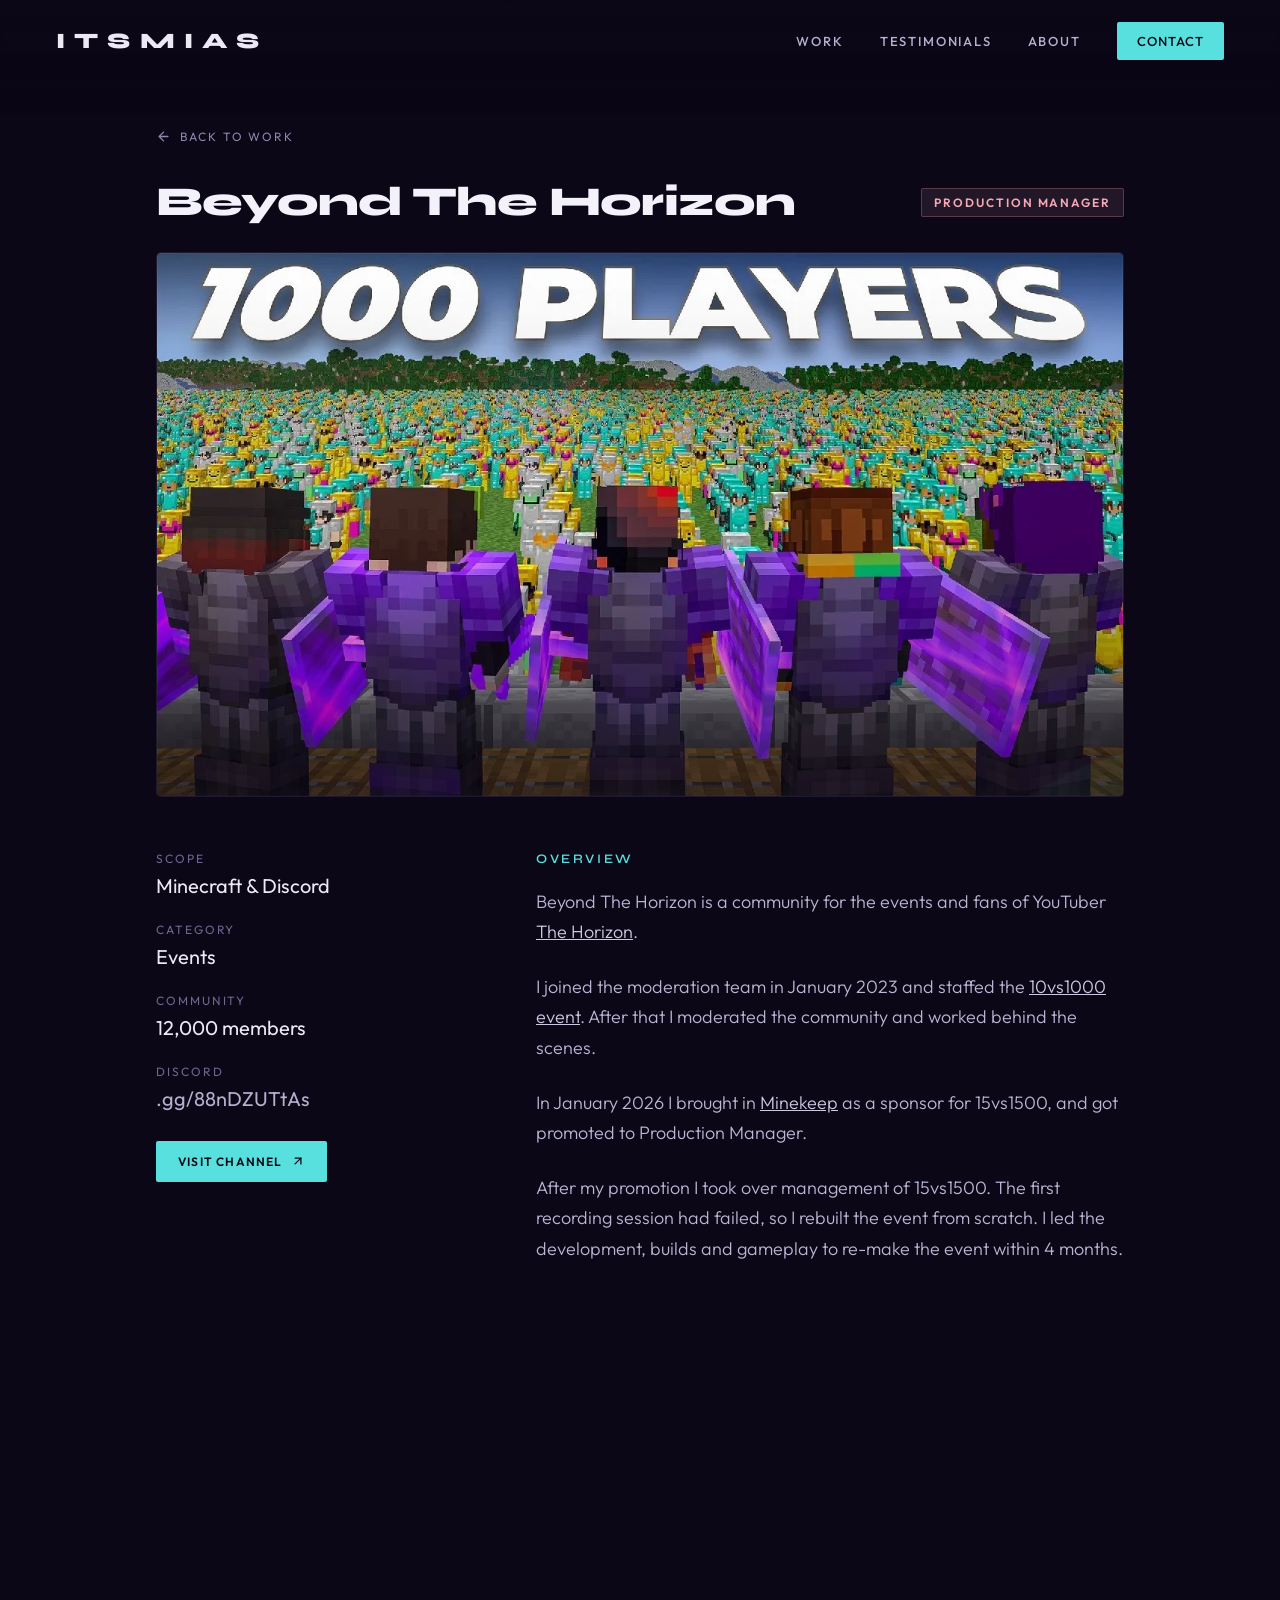
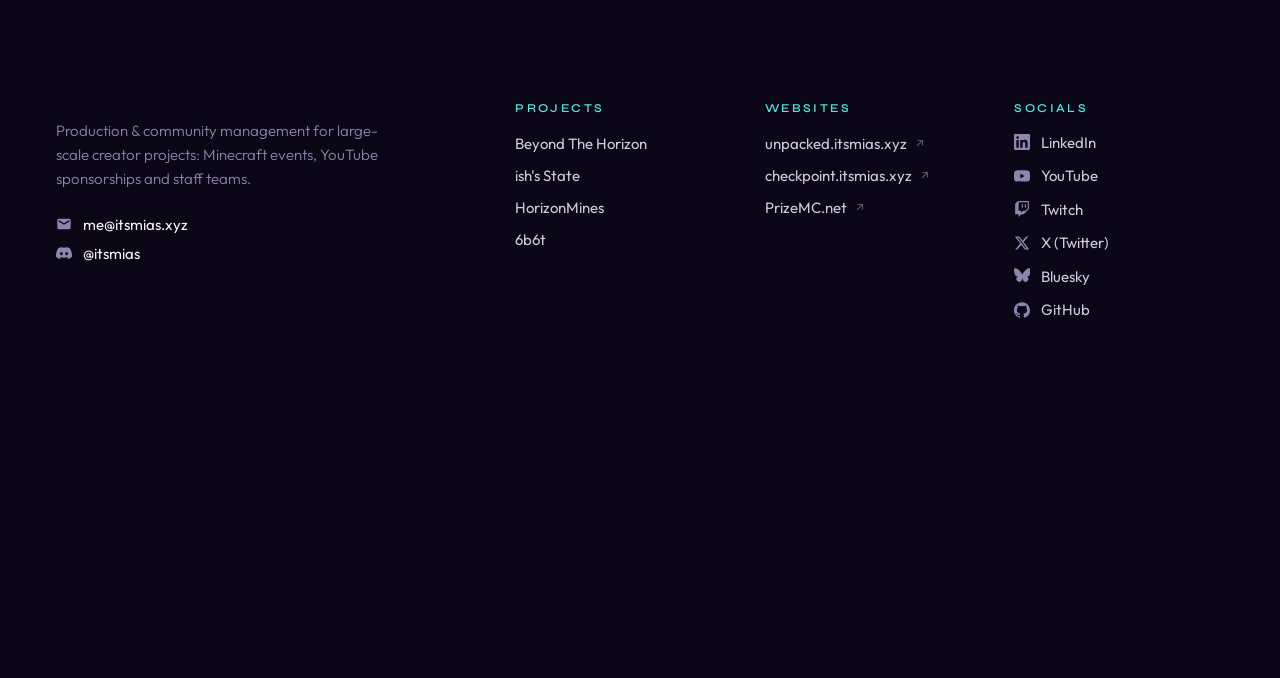
==== commit 997d003e: "Restyle GitHub hover effect and add Twitter bird hover on X icon" ====
--- a/projects/index.html
+++ b/projects/index.html
@@ -267,7 +267,7 @@
           <li><a href="https://www.linkedin.com/in/matthias-van-berlo-16662b41a/" target="_blank" rel="noopener"><svg aria-hidden="true" viewBox="0 0 24 24" fill="currentColor"><path d="M20.447 20.452h-3.554v-5.569c0-1.328-.027-3.037-1.852-3.037-1.853 0-2.136 1.445-2.136 2.939v5.667H9.351V9h3.414v1.561h.046c.477-.9 1.637-1.85 3.37-1.85 3.601 0 4.267 2.37 4.267 5.455v6.286zM5.337 7.433a2.062 2.062 0 0 1-2.063-2.065 2.064 2.064 0 1 1 2.063 2.065zm1.782 13.019H3.555V9h3.564v11.452zM22.225 0H1.771C.792 0 0 .774 0 1.729v20.542C0 23.227.792 24 1.771 24h20.451C23.2 24 24 23.227 24 22.271V1.729C24 .774 23.2 0 22.222 0h.003z"></path></svg>LinkedIn</a></li>
           <li><a href="https://www.youtube.com/channel/UCuR-dGyL3-mBmlr0Ym_AlsA" target="_blank" rel="noopener"><svg aria-hidden="true" viewBox="0 0 24 24" fill="currentColor"><path d="M23.498 6.186a3.016 3.016 0 0 0-2.122-2.136C19.505 3.545 12 3.545 12 3.545s-7.505 0-9.377.505A3.017 3.017 0 0 0 .502 6.186C0 8.07 0 12 0 12s0 3.93.502 5.814a3.016 3.016 0 0 0 2.122 2.136c1.871.505 9.376.505 9.376.505s7.505 0 9.377-.505a3.015 3.015 0 0 0 2.122-2.136C24 15.93 24 12 24 12s0-3.93-.502-5.814zM9.545 15.568V8.432L15.818 12l-6.273 3.568z"></path></svg>YouTube</a></li>
           <li><a href="https://www.twitch.tv/itsmias" target="_blank" rel="noopener"><svg aria-hidden="true" viewBox="0 0 24 24" fill="currentColor"><path d="M11.571 4.714h1.715v5.143H11.57zm4.715 0H18v5.143h-1.714zM6 0L1.714 4.286v15.428h5.143V24l4.286-4.286h3.428L22.286 12V0zm14.571 11.143l-3.428 3.428h-3.429l-3 3v-3H6.857V1.714h13.714z"></path></svg>Twitch</a></li>
-          <li><a href="https://x.com/itsmias_" target="_blank" rel="noopener"><svg aria-hidden="true" viewBox="0 0 24 24" fill="currentColor"><path d="M18.244 2.25h3.308l-7.227 8.26 8.502 11.24H16.17l-5.214-6.817L4.99 21.75H1.68l7.73-8.835L1.254 2.25H8.08l4.713 6.231zm-1.161 17.52h1.833L7.084 4.126H5.117z"></path></svg>X (Twitter)</a></li>
+          <li><a href="https://x.com/itsmias_" target="_blank" rel="noopener" class="mias-xbird"><svg aria-hidden="true" viewBox="0 0 24 24" fill="currentColor"><path class="mias-x" d="M18.244 2.25h3.308l-7.227 8.26 8.502 11.24H16.17l-5.214-6.817L4.99 21.75H1.68l7.73-8.835L1.254 2.25H8.08l4.713 6.231zm-1.161 17.52h1.833L7.084 4.126H5.117z"></path><path class="mias-bird" d="M23.953 4.57a10 10 0 01-2.825.775 4.958 4.958 0 002.163-2.723c-.951.555-2.005.959-3.127 1.184a4.92 4.92 0 00-8.384 4.482C7.69 8.095 4.067 6.13 1.64 3.162a4.822 4.822 0 00-.666 2.475c0 1.71.87 3.213 2.188 4.096a4.904 4.904 0 01-2.228-.616v.06a4.923 4.923 0 003.946 4.827 4.996 4.996 0 01-2.212.085 4.936 4.936 0 004.604 3.417 9.867 9.867 0 01-6.102 2.105c-.39 0-.779-.023-1.17-.067a13.995 13.995 0 007.557 2.209c9.053 0 13.998-7.496 13.998-13.985 0-.21 0-.42-.015-.63A9.935 9.935 0 0024 4.59z"></path></svg>X (Twitter)</a></li>
           <li><a href="https://bsky.app/profile/its-mias.bsky.social" target="_blank" rel="noopener"><svg aria-hidden="true" viewBox="0 0 24 24" fill="currentColor"><path d="M5.71 1.64c2.74 2.06 5.69 6.24 6.77 8.48 1.08-2.24 4.03-6.42 6.77-8.48 1.98-1.49 5.18-2.64 5.18.99 0 .73-.42 6.09-.66 6.96-.85 3.02-3.93 3.79-6.66 3.33 4.78.81 6 3.51 3.37 6.21-4.99 5.13-7.17-1.29-7.73-2.93-.1-.3-.15-.44-.15-.32 0-.12-.05.02-.15.32-.56 1.64-2.74 8.06-7.73 2.93-2.63-2.7-1.41-5.4 3.37-6.21-2.73.46-5.81-.31-6.66-3.33C.42 8.72 0 3.36 0 2.63c0-3.63 3.2-2.48 5.18-.99z"></path></svg>Bluesky</a></li>
           <li><a href="https://github.com/ItsMias" target="_blank" rel="noopener" class="mias-gh"><svg aria-hidden="true" viewBox="0 0 24 24" fill="currentColor"><path d="M12 .297c-6.63 0-12 5.373-12 12 0 5.303 3.438 9.8 8.205 11.385.6.113.82-.258.82-.577 0-.285-.01-1.04-.015-2.04-3.338.724-4.042-1.61-4.042-1.61C4.422 18.07 3.633 17.7 3.633 17.7c-1.087-.744.084-.729.084-.729 1.205.084 1.838 1.236 1.838 1.236 1.07 1.835 2.809 1.305 3.495.998.108-.776.417-1.305.76-1.605-2.665-.3-5.466-1.332-5.466-5.93 0-1.31.465-2.38 1.235-3.22-.135-.303-.54-1.523.105-3.176 0 0 1.005-.322 3.3 1.23.96-.267 1.98-.399 3-.405 1.02.006 2.04.138 3 .405 2.28-1.552 3.285-1.23 3.285-1.23.645 1.653.24 2.873.12 3.176.765.84 1.23 1.91 1.23 3.22 0 4.61-2.805 5.625-5.475 5.92.42.36.81 1.096.81 2.22 0 1.606-.015 2.896-.015 3.286 0 .315.21.69.825.57C20.565 22.092 24 17.592 24 12.297c0-6.627-5.373-12-12-12"></path></svg>GitHub</a></li>
           </ul>
--- a/styles.css
+++ b/styles.css
@@ -239,7 +239,7 @@
 /* ---- socials — icon glow only, no box ---- */
 .mias-social{ transition:color .25s ease, filter .3s ease; }
 .mias-social:hover{ color:#57e0dd !important; filter:drop-shadow(0 0 8px rgba(87,224,221,.8)); }
-/* ultracode easter egg: GitHub hover fills the footer with a sparkling cell field */
+/* ultracode easter egg: GitHub hover fills the footer with wordmark-style scan lines */
 .mias-ultra{ position:absolute; inset:0; width:100%; height:100%; pointer-events:none; z-index:0; mix-blend-mode:plus-lighter; opacity:.65; }
 .mias-contact-foot > :not(.mias-ultra){ position:relative; z-index:1; }
 
@@ -297,6 +297,16 @@
 .mias-footer-list svg, .mias-footer-contact svg{ width:16px; height:16px; flex-shrink:0; color:#8f86ad; transition:color .2s ease, filter .3s ease; }
 .mias-footer-list a:hover svg, .mias-footer-contact a:hover svg{ color:#57e0dd; filter:drop-shadow(0 0 6px rgba(87,224,221,.8)); }
 .mias-footer-list .mias-ext{ width:12px; height:12px; margin-left:-4px; opacity:.6; }
+/* X (Twitter): the X spins out and the old bird pops back in on hover */
+.mias-xbird svg{ overflow:visible; }
+.mias-xbird svg path{ transform-box:fill-box; transform-origin:50% 50%; }
+.mias-xbird .mias-x{ transition:opacity .18s ease, transform .3s cubic-bezier(.2,.7,.2,1); }
+.mias-xbird .mias-bird{ opacity:0; transform:scale(.3) rotate(-25deg); transition:opacity .18s ease, transform .3s cubic-bezier(.2,.7,.2,1); }
+.mias-xbird:hover .mias-x, .mias-xbird:focus-visible .mias-x{ opacity:0; transform:scale(.3) rotate(90deg); }
+.mias-xbird:hover .mias-bird, .mias-xbird:focus-visible .mias-bird{ opacity:1; transform:none; transition:opacity .18s ease .08s, transform .42s cubic-bezier(.3,1.6,.5,1) .08s; }
+@media (prefers-reduced-motion: reduce){
+  .mias-xbird svg path{ transform:none !important; }
+}
 .mias-footer-blurb{ margin:18px 0 24px; max-width:340px; font-weight:300; font-size:15px; line-height:1.6; color:#8f86ad; }
 .mias-footer-contact{ display:grid; gap:10px; justify-items:start; }
 
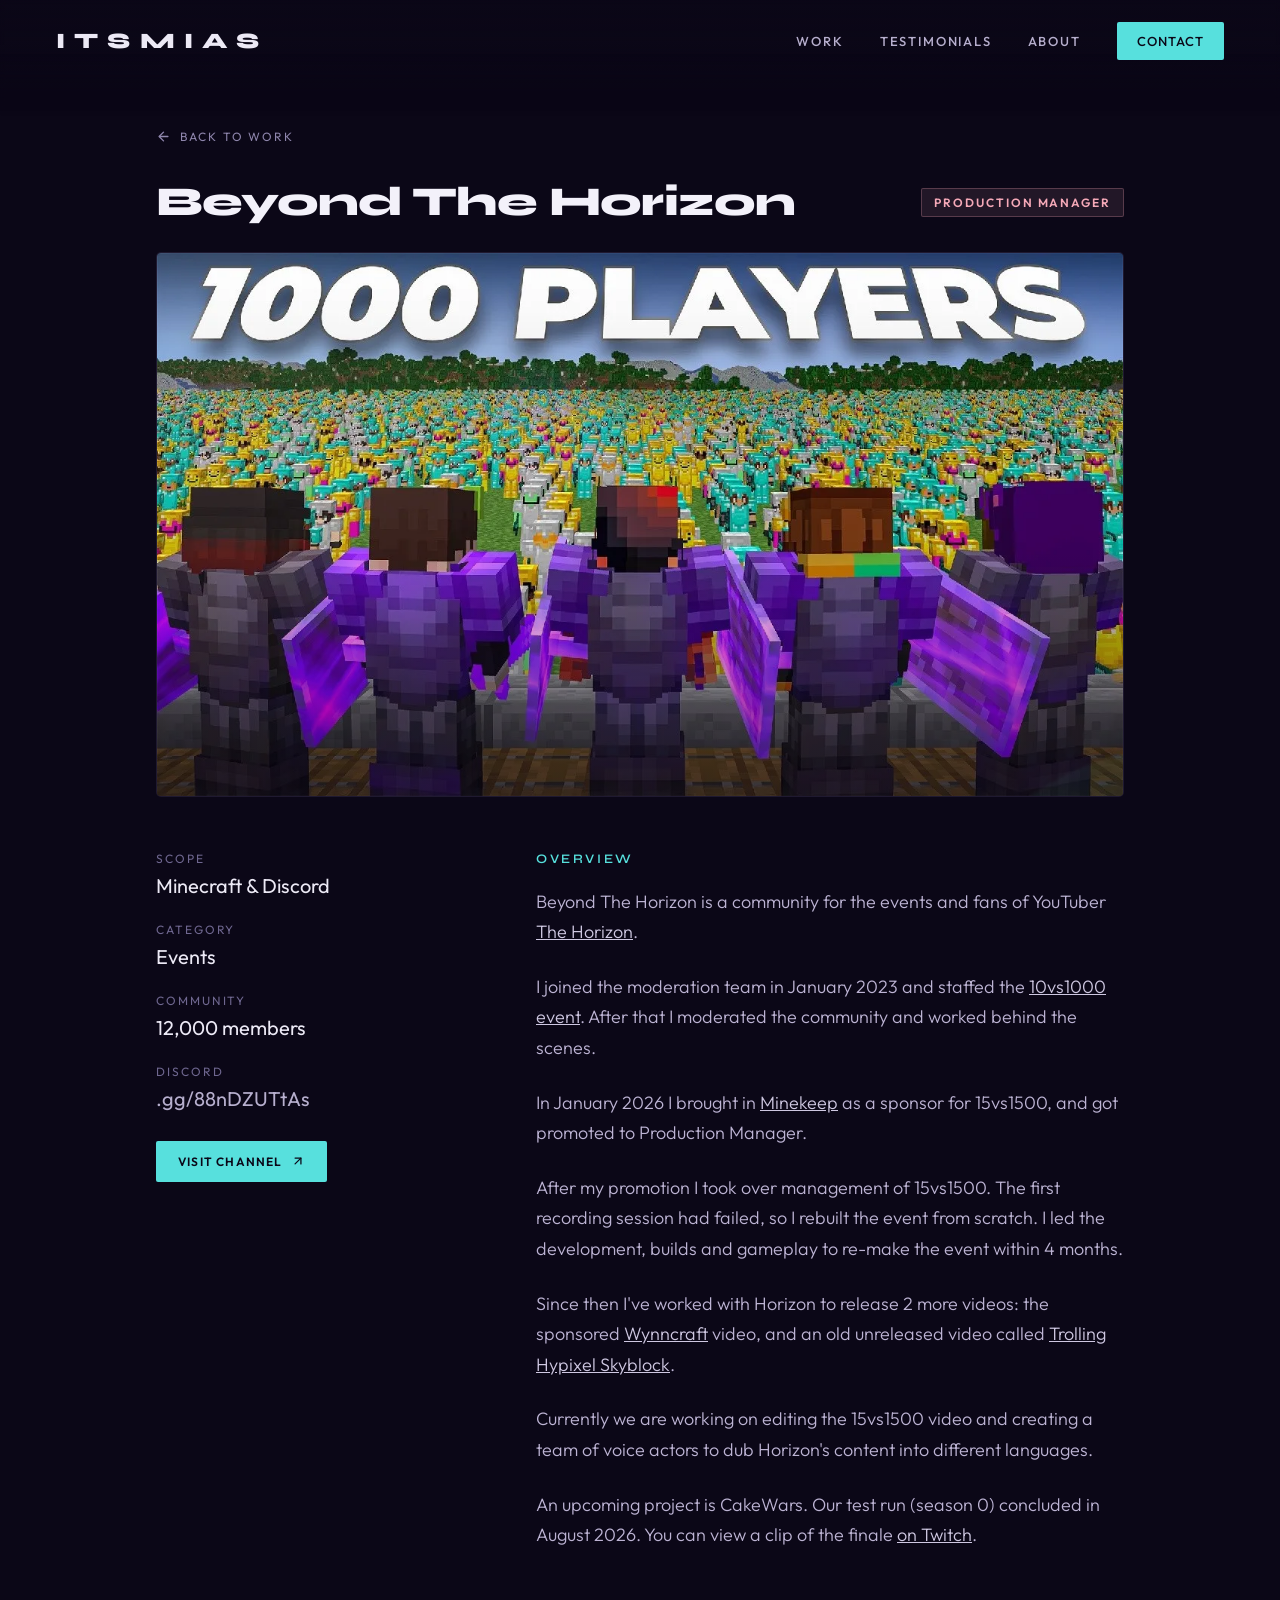
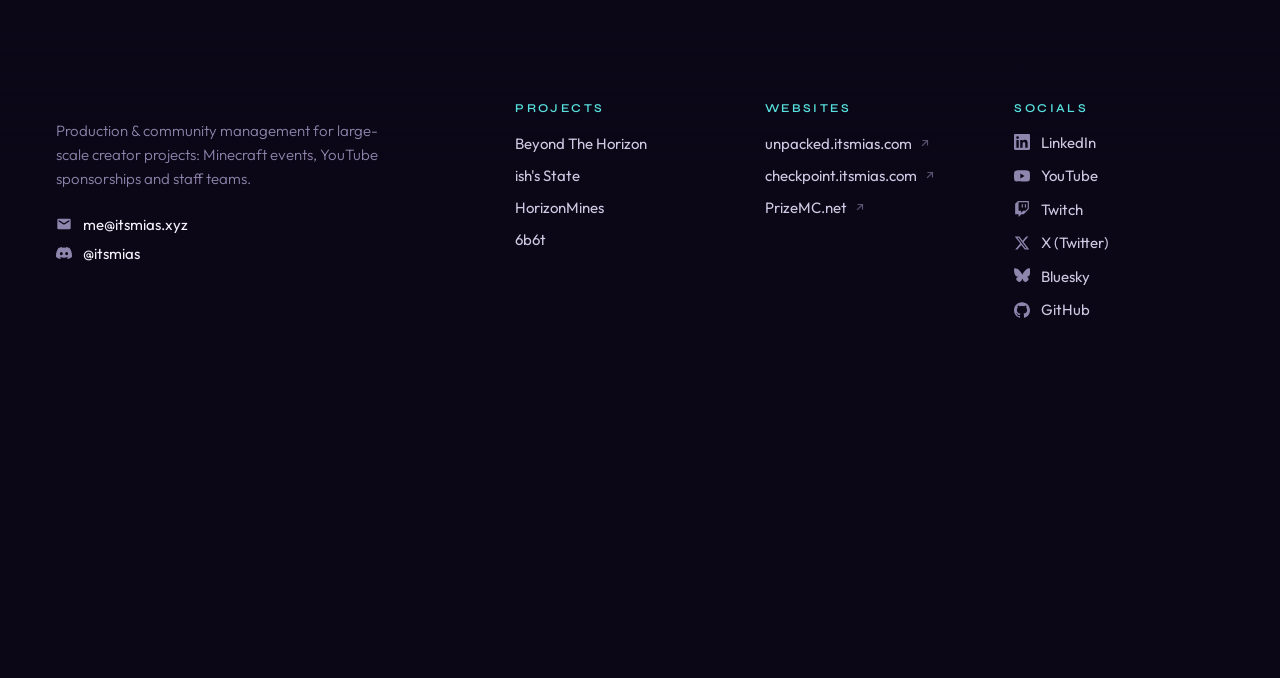
==== commit 62ca80a7: "Move to itsmias.com" ====
--- a/projects/index.html
+++ b/projects/index.html
@@ -5,13 +5,13 @@
 <meta name="viewport" content="width=device-width, initial-scale=1">
 <title>Projects - ItsMias | Beyond The Horizon, ish's State, HorizonMines, 6b6t</title>
 <meta name="description" content="Projects by ItsMias: Production Manager at Beyond The Horizon, event staff on ish's State, owner of the HorizonMines Minecraft server and administrator on 6b6t.">
-<link rel="canonical" href="https://itsmias.xyz/projects/">
+<link rel="canonical" href="https://itsmias.com/projects/">
 <meta property="og:type" content="website">
 <meta property="og:site_name" content="ItsMias">
 <meta property="og:title" content="Projects - ItsMias | Beyond The Horizon, ish's State, HorizonMines, 6b6t">
 <meta property="og:description" content="Projects by ItsMias: Production Manager at Beyond The Horizon, event staff on ish's State, owner of the HorizonMines Minecraft server and administrator on 6b6t.">
-<meta property="og:url" content="https://itsmias.xyz/projects/">
-<meta property="og:image" content="https://itsmias.xyz/assets/banner.webp">
+<meta property="og:url" content="https://itsmias.com/projects/">
+<meta property="og:image" content="https://itsmias.com/assets/banner.webp">
 <meta property="og:image:width" content="2560">
 <meta property="og:image:height" content="1463">
 <meta name="twitter:card" content="summary_large_image">
@@ -256,8 +256,8 @@
         <div>
           <h2 class="mias-footer-h">Websites</h2>
           <ul class="mias-footer-list">
-          <li><a href="https://unpacked.itsmias.xyz" target="_blank" rel="noopener">unpacked.itsmias.xyz<svg class="mias-ext" viewBox="0 0 24 24" fill="none" stroke="currentColor" stroke-width="2.4" stroke-linecap="square" aria-hidden="true"><path d="M7 17L17 7M8 7h9v9"></path></svg></a></li>
-          <li><a href="https://checkpoint.itsmias.xyz" target="_blank" rel="noopener">checkpoint.itsmias.xyz<svg class="mias-ext" viewBox="0 0 24 24" fill="none" stroke="currentColor" stroke-width="2.4" stroke-linecap="square" aria-hidden="true"><path d="M7 17L17 7M8 7h9v9"></path></svg></a></li>
+          <li><a href="https://unpacked.itsmias.com" target="_blank" rel="noopener">unpacked.itsmias.com<svg class="mias-ext" viewBox="0 0 24 24" fill="none" stroke="currentColor" stroke-width="2.4" stroke-linecap="square" aria-hidden="true"><path d="M7 17L17 7M8 7h9v9"></path></svg></a></li>
+          <li><a href="https://checkpoint.itsmias.com" target="_blank" rel="noopener">checkpoint.itsmias.com<svg class="mias-ext" viewBox="0 0 24 24" fill="none" stroke="currentColor" stroke-width="2.4" stroke-linecap="square" aria-hidden="true"><path d="M7 17L17 7M8 7h9v9"></path></svg></a></li>
           <li><a href="https://prizemc.net" target="_blank" rel="noopener">PrizeMC.net<svg class="mias-ext" viewBox="0 0 24 24" fill="none" stroke="currentColor" stroke-width="2.4" stroke-linecap="square" aria-hidden="true"><path d="M7 17L17 7M8 7h9v9"></path></svg></a></li>
           </ul>
         </div>
--- a/styles.css
+++ b/styles.css
@@ -100,11 +100,17 @@
    Per-instance knobs: --wm-hi construction colour, --wm-ls the mark's
    letter-spacing, --wm-line/--wm-dot line and pixel size, --wm-glow,
    --wm-over how far the T finale's stem overshoots (scaleY),
-   --wm-spread/--wm-smear how far the exit pushes letters apart and sideways.
+   --wm-spread/--wm-smear how far the exit pushes letters apart and sideways,
+   --wm-shift moves the spread's anchor off the centre.
    The settled glyph and the exit connectors use the mark's own colour. */
-.wm-build{ white-space:nowrap; --wm-over:2.4; --wm-hi:#57e0dd; --wm-ls:.42em; --wm-line:2px; --wm-dot:3px; --wm-glow:0 0 8px rgba(87,224,221,.6); --wm-spread:1; --wm-smear:1.2em; }
-/* phones: shorter exit smear so it never runs into the menu button */
-@media (max-width:760px){ #nav-wordmark{ --wm-smear:.3em; } }
+/* relative: the stray pixels and lines are placed against the mark itself */
+.wm-build{ position:relative; white-space:nowrap; --wm-over:2.4; --wm-hi:#57e0dd; --wm-ls:.42em; --wm-line:2px; --wm-dot:3px; --wm-glow:0 0 8px rgba(87,224,221,.6); --wm-spread:1; --wm-smear:1.2em; }
+/* the nav mark sits against the left edge, so its exit spreads rightwards
+   from the first letter (--wm-dmin, set by script.js, cancels the most
+   negative offset) instead of from the centre, and never runs off-screen */
+#nav-wordmark{ --wm-shift:var(--wm-dmin, 0); }
+/* phones: tighter spread and shorter smear so it never reaches the menu button */
+@media (max-width:760px){ #nav-wordmark{ --wm-smear:.1em; --wm-spread:.3; } }
 .wm-build .wm-ch{ position:relative; display:inline-block; }
 .wm-build .wm-g{ display:inline-block; clip-path:inset(0 100% 0 0); }
 .wm-build .wm-s, .wm-build .wm-ln, .wm-build .wm-px{ position:absolute; pointer-events:none; opacity:0; }
@@ -189,24 +195,24 @@
    smear accelerates (ease-in) into a hard cut — no dead frames at the end */
 @keyframes wmGlyphOut{
   0%      { clip-path:inset(0 0 0 0); transform:none; opacity:1; animation-timing-function:cubic-bezier(.2,.8,.3,1); }
-  18%     { clip-path:inset(30% 0 24% 0); transform:translateX(calc(var(--d) * var(--wm-spread) * .25em)); animation-timing-function:linear; }
-  50%     { clip-path:inset(42% 0 34% 0); transform:translateX(calc(var(--d) * var(--wm-spread) * .9em)) scaleX(1.15); animation-timing-function:cubic-bezier(.5,0,1,1); }
-  88%     { clip-path:inset(47% 0 40% 0); transform:translateX(calc(var(--d) * var(--wm-spread) * 1.1em + var(--wm-smear))) scaleX(2.4); opacity:1; }
-  89%,100%{ clip-path:inset(47% 0 40% 0); transform:translateX(calc(var(--d) * var(--wm-spread) * 1.1em + var(--wm-smear))) scaleX(2.4); opacity:0; }
+  18%     { clip-path:inset(30% 0 24% 0); transform:translateX(calc((var(--d) + var(--wm-shift, 0)) * var(--wm-spread) * .25em)); animation-timing-function:linear; }
+  50%     { clip-path:inset(42% 0 34% 0); transform:translateX(calc((var(--d) + var(--wm-shift, 0)) * var(--wm-spread) * .9em)) scaleX(1.15); animation-timing-function:cubic-bezier(.5,0,1,1); }
+  88%     { clip-path:inset(47% 0 40% 0); transform:translateX(calc((var(--d) + var(--wm-shift, 0)) * var(--wm-spread) * 1.1em + var(--wm-smear))) scaleX(2.4); opacity:1; }
+  89%,100%{ clip-path:inset(47% 0 40% 0); transform:translateX(calc((var(--d) + var(--wm-shift, 0)) * var(--wm-spread) * 1.1em + var(--wm-smear))) scaleX(2.4); opacity:0; }
 }
 @keyframes wmCyanOut{
-  0%,8%   { clip-path:inset(30% 0 24% 0); transform:translateX(calc(var(--d) * var(--wm-spread) * .25em - .2em)); opacity:0; animation-timing-function:cubic-bezier(.2,.8,.3,1); }
-  18%     { clip-path:inset(30% 0 24% 0); transform:translateX(calc(var(--d) * var(--wm-spread) * .25em - .2em)); opacity:1; animation-timing-function:linear; }
-  50%     { clip-path:inset(42% 0 34% 0); transform:translateX(calc(var(--d) * var(--wm-spread) * .9em - .3em)) scaleX(1.2); animation-timing-function:cubic-bezier(.5,0,1,1); }
-  88%     { clip-path:inset(47% 0 40% 0); transform:translateX(calc(var(--d) * var(--wm-spread) * 1.1em + var(--wm-smear) + .5em)) scaleX(2.8); opacity:1; }
-  89%,100%{ clip-path:inset(47% 0 40% 0); transform:translateX(calc(var(--d) * var(--wm-spread) * 1.1em + var(--wm-smear) + .5em)) scaleX(2.8); opacity:0; }
+  0%,8%   { clip-path:inset(30% 0 24% 0); transform:translateX(calc((var(--d) + var(--wm-shift, 0)) * var(--wm-spread) * .25em - .2em)); opacity:0; animation-timing-function:cubic-bezier(.2,.8,.3,1); }
+  18%     { clip-path:inset(30% 0 24% 0); transform:translateX(calc((var(--d) + var(--wm-shift, 0)) * var(--wm-spread) * .25em - .2em)); opacity:1; animation-timing-function:linear; }
+  50%     { clip-path:inset(42% 0 34% 0); transform:translateX(calc((var(--d) + var(--wm-shift, 0)) * var(--wm-spread) * .9em - .3em)) scaleX(1.2); animation-timing-function:cubic-bezier(.5,0,1,1); }
+  88%     { clip-path:inset(47% 0 40% 0); transform:translateX(calc((var(--d) + var(--wm-shift, 0)) * var(--wm-spread) * 1.1em + var(--wm-smear) + .5em)) scaleX(2.8); opacity:1; }
+  89%,100%{ clip-path:inset(47% 0 40% 0); transform:translateX(calc((var(--d) + var(--wm-shift, 0)) * var(--wm-spread) * 1.1em + var(--wm-smear) + .5em)) scaleX(2.8); opacity:0; }
 }
 @keyframes wmLineOut{
-  0%,12%  { transform:translateX(calc(var(--d) * var(--wm-spread) * .25em)); opacity:0; animation-timing-function:cubic-bezier(.2,.8,.3,1); }
-  20%     { transform:translateX(calc(var(--d) * var(--wm-spread) * .3em)); opacity:var(--cn); animation-timing-function:linear; }
-  50%     { transform:translateX(calc(var(--d) * var(--wm-spread) * .9em + .3em)) scaleX(2.2); animation-timing-function:cubic-bezier(.5,0,1,1); }
-  88%     { transform:translateX(calc(var(--d) * var(--wm-spread) * 1.1em + var(--wm-smear))) scaleX(3); opacity:var(--cn); }
-  89%,100%{ transform:translateX(calc(var(--d) * var(--wm-spread) * 1.1em + var(--wm-smear))) scaleX(3); opacity:0; }
+  0%,12%  { transform:translateX(calc((var(--d) + var(--wm-shift, 0)) * var(--wm-spread) * .25em)); opacity:0; animation-timing-function:cubic-bezier(.2,.8,.3,1); }
+  20%     { transform:translateX(calc((var(--d) + var(--wm-shift, 0)) * var(--wm-spread) * .3em)); opacity:var(--cn); animation-timing-function:linear; }
+  50%     { transform:translateX(calc((var(--d) + var(--wm-shift, 0)) * var(--wm-spread) * .9em + .3em)) scaleX(2.2); animation-timing-function:cubic-bezier(.5,0,1,1); }
+  88%     { transform:translateX(calc((var(--d) + var(--wm-shift, 0)) * var(--wm-spread) * 1.1em + var(--wm-smear))) scaleX(3); opacity:var(--cn); }
+  89%,100%{ transform:translateX(calc((var(--d) + var(--wm-shift, 0)) * var(--wm-spread) * 1.1em + var(--wm-smear))) scaleX(3); opacity:0; }
 }
 @keyframes wmPixel{
   0%  { opacity:1; }
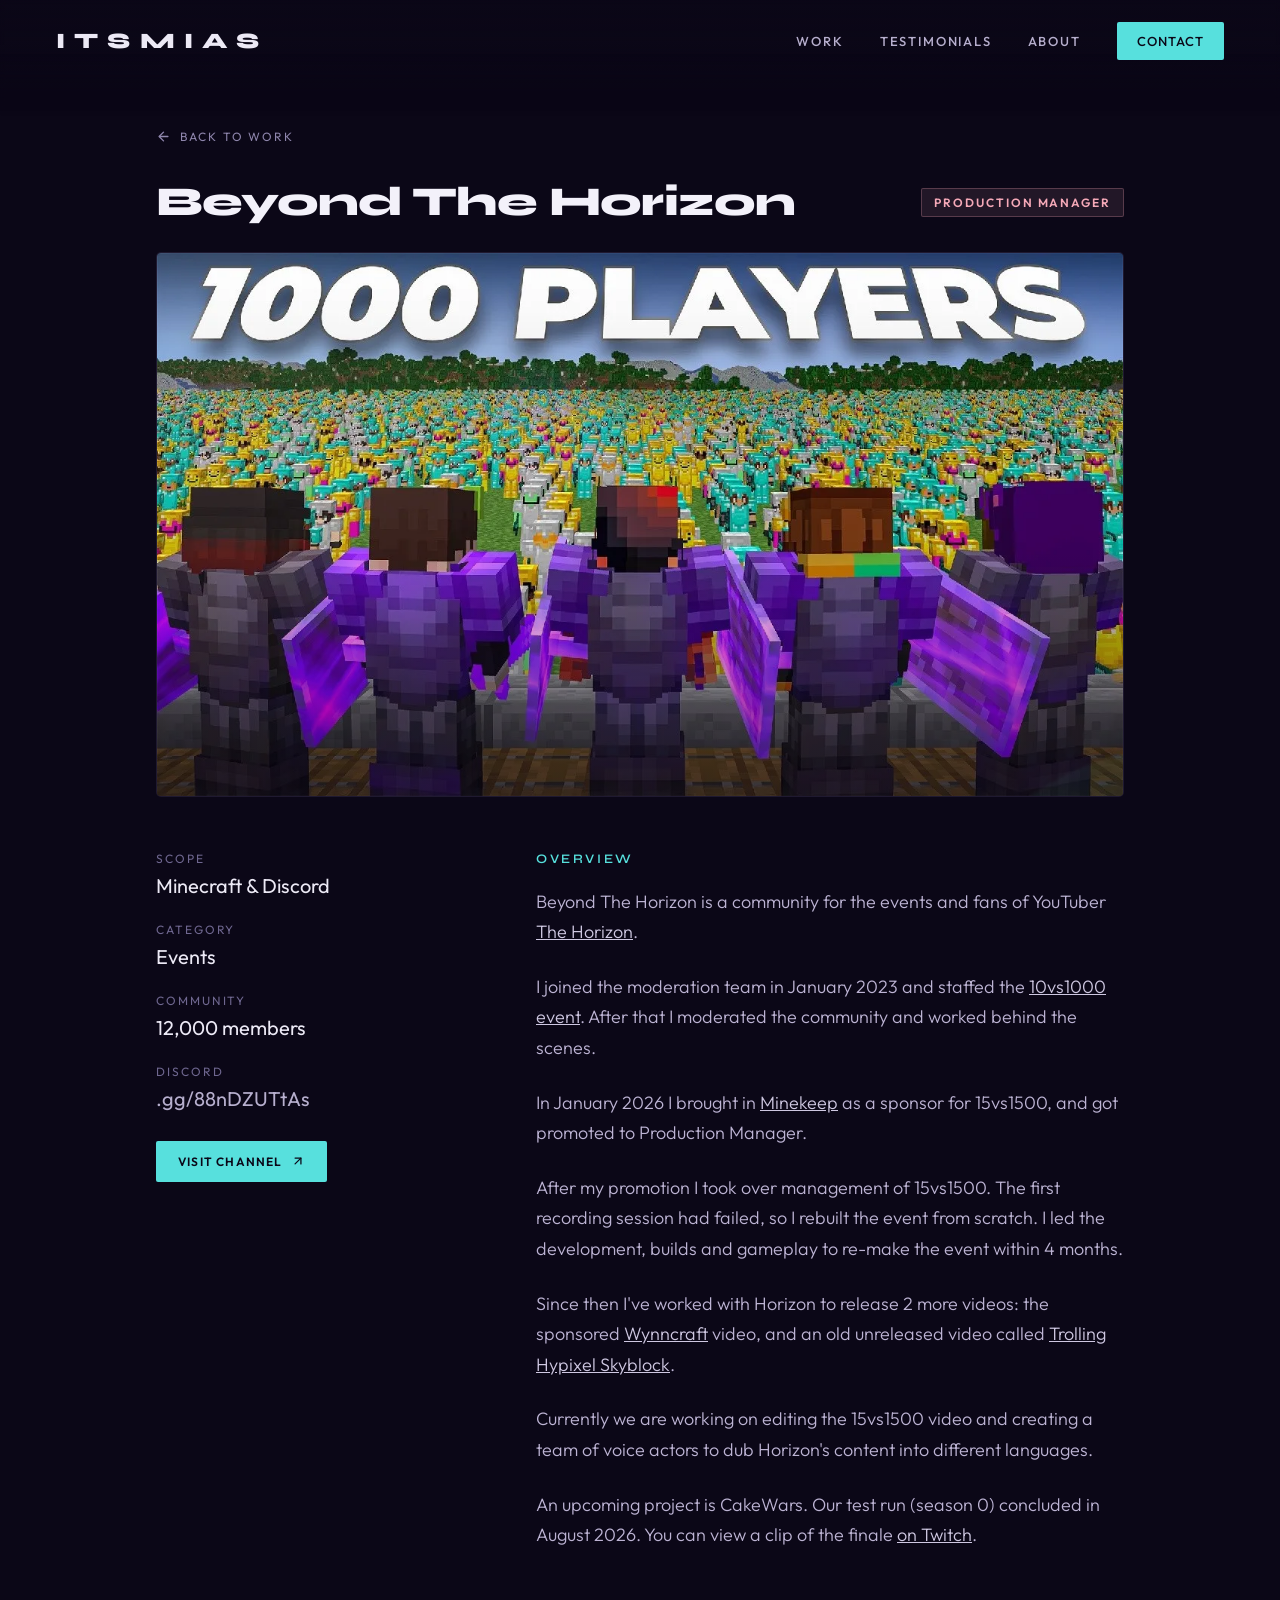
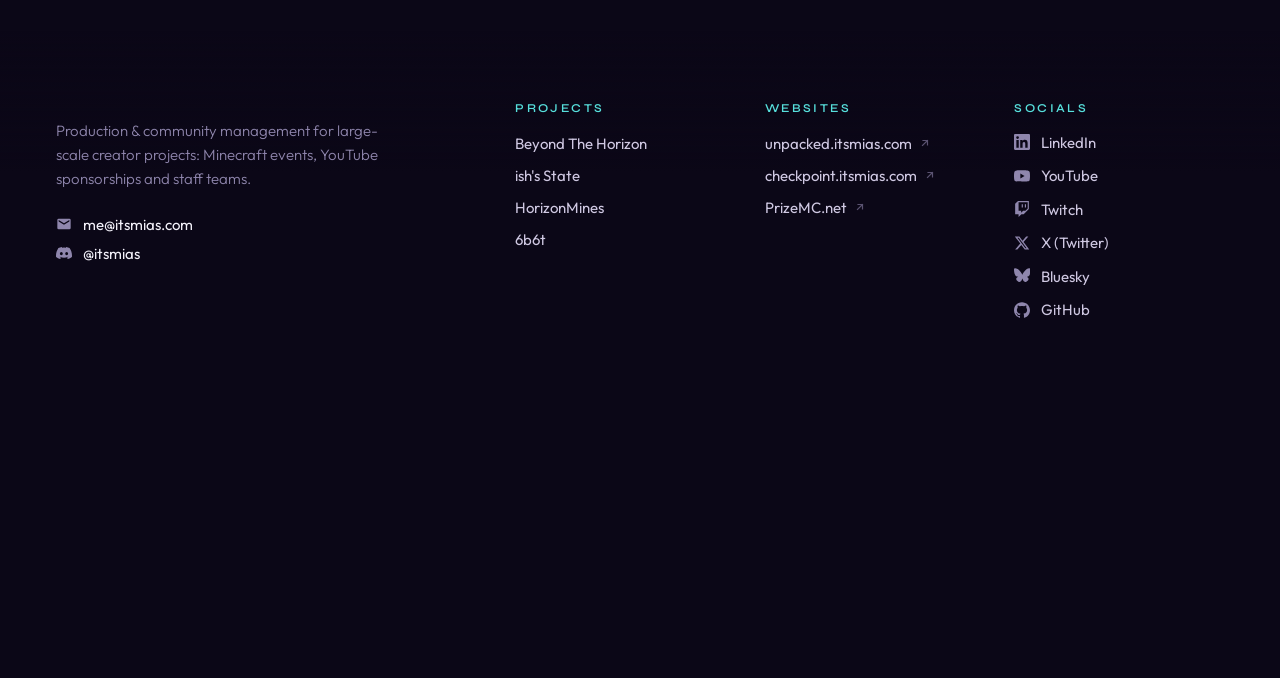
==== commit 27594ede: "Switch contact email to me@itsmias.com" ====
--- a/projects/index.html
+++ b/projects/index.html
@@ -240,7 +240,7 @@
         <div class="mias-footer-brand">
           <p class="mias-footer-blurb">Production &amp; community management for large-scale creator projects: Minecraft events, YouTube sponsorships and staff teams.</p>
           <div class="mias-footer-contact">
-            <a href="mailto:me@itsmias.xyz"><svg viewBox="0 0 24 24" fill="currentColor" aria-hidden="true"><path d="M20 4H4a2 2 0 0 0-2 2v12a2 2 0 0 0 2 2h16a2 2 0 0 0 2-2V6a2 2 0 0 0-2-2zm0 4.24-8 5-8-5V6l8 5 8-5z"></path></svg>me@itsmias.xyz</a>
+            <a href="mailto:me@itsmias.com"><svg viewBox="0 0 24 24" fill="currentColor" aria-hidden="true"><path d="M20 4H4a2 2 0 0 0-2 2v12a2 2 0 0 0 2 2h16a2 2 0 0 0 2-2V6a2 2 0 0 0-2-2zm0 4.24-8 5-8-5V6l8 5 8-5z"></path></svg>me@itsmias.com</a>
             <a href="https://discord.com/users/615580983881760787" target="_blank" rel="noopener"><svg aria-hidden="true" viewBox="0 0 24 24" fill="currentColor"><path d="M20.317 4.37a19.79 19.79 0 0 0-4.885-1.515.074.074 0 0 0-.079.037c-.21.375-.444.864-.608 1.25a18.27 18.27 0 0 0-5.487 0 12.64 12.64 0 0 0-.617-1.25.077.077 0 0 0-.079-.037A19.74 19.74 0 0 0 3.677 4.37a.07.07 0 0 0-.032.027C.533 9.046-.32 13.58.099 18.057a.082.082 0 0 0 .031.057 19.9 19.9 0 0 0 5.993 3.03.078.078 0 0 0 .084-.028 14.09 14.09 0 0 0 1.226-1.994.076.076 0 0 0-.041-.106 13.1 13.1 0 0 1-1.872-.892.077.077 0 0 1-.008-.128 10.2 10.2 0 0 0 .372-.292.074.074 0 0 1 .077-.01c3.928 1.793 8.18 1.793 12.062 0a.074.074 0 0 1 .078.01c.12.098.246.198.373.292a.077.077 0 0 1-.006.127 12.3 12.3 0 0 1-1.873.892.077.077 0 0 0-.041.107c.36.698.772 1.362 1.225 1.993a.076.076 0 0 0 .084.028 19.84 19.84 0 0 0 6.002-3.03.077.077 0 0 0 .032-.054c.5-5.177-.838-9.674-3.549-13.66a.061.061 0 0 0-.031-.03zM8.02 15.33c-1.183 0-2.157-1.085-2.157-2.419 0-1.333.956-2.419 2.157-2.419 1.21 0 2.176 1.096 2.157 2.42 0 1.333-.956 2.418-2.157 2.418zm7.975 0c-1.183 0-2.157-1.085-2.157-2.419 0-1.333.955-2.419 2.157-2.419 1.21 0 2.176 1.096 2.157 2.42 0 1.333-.946 2.418-2.157 2.418z"></path></svg>@itsmias</a>
           </div>
         </div>
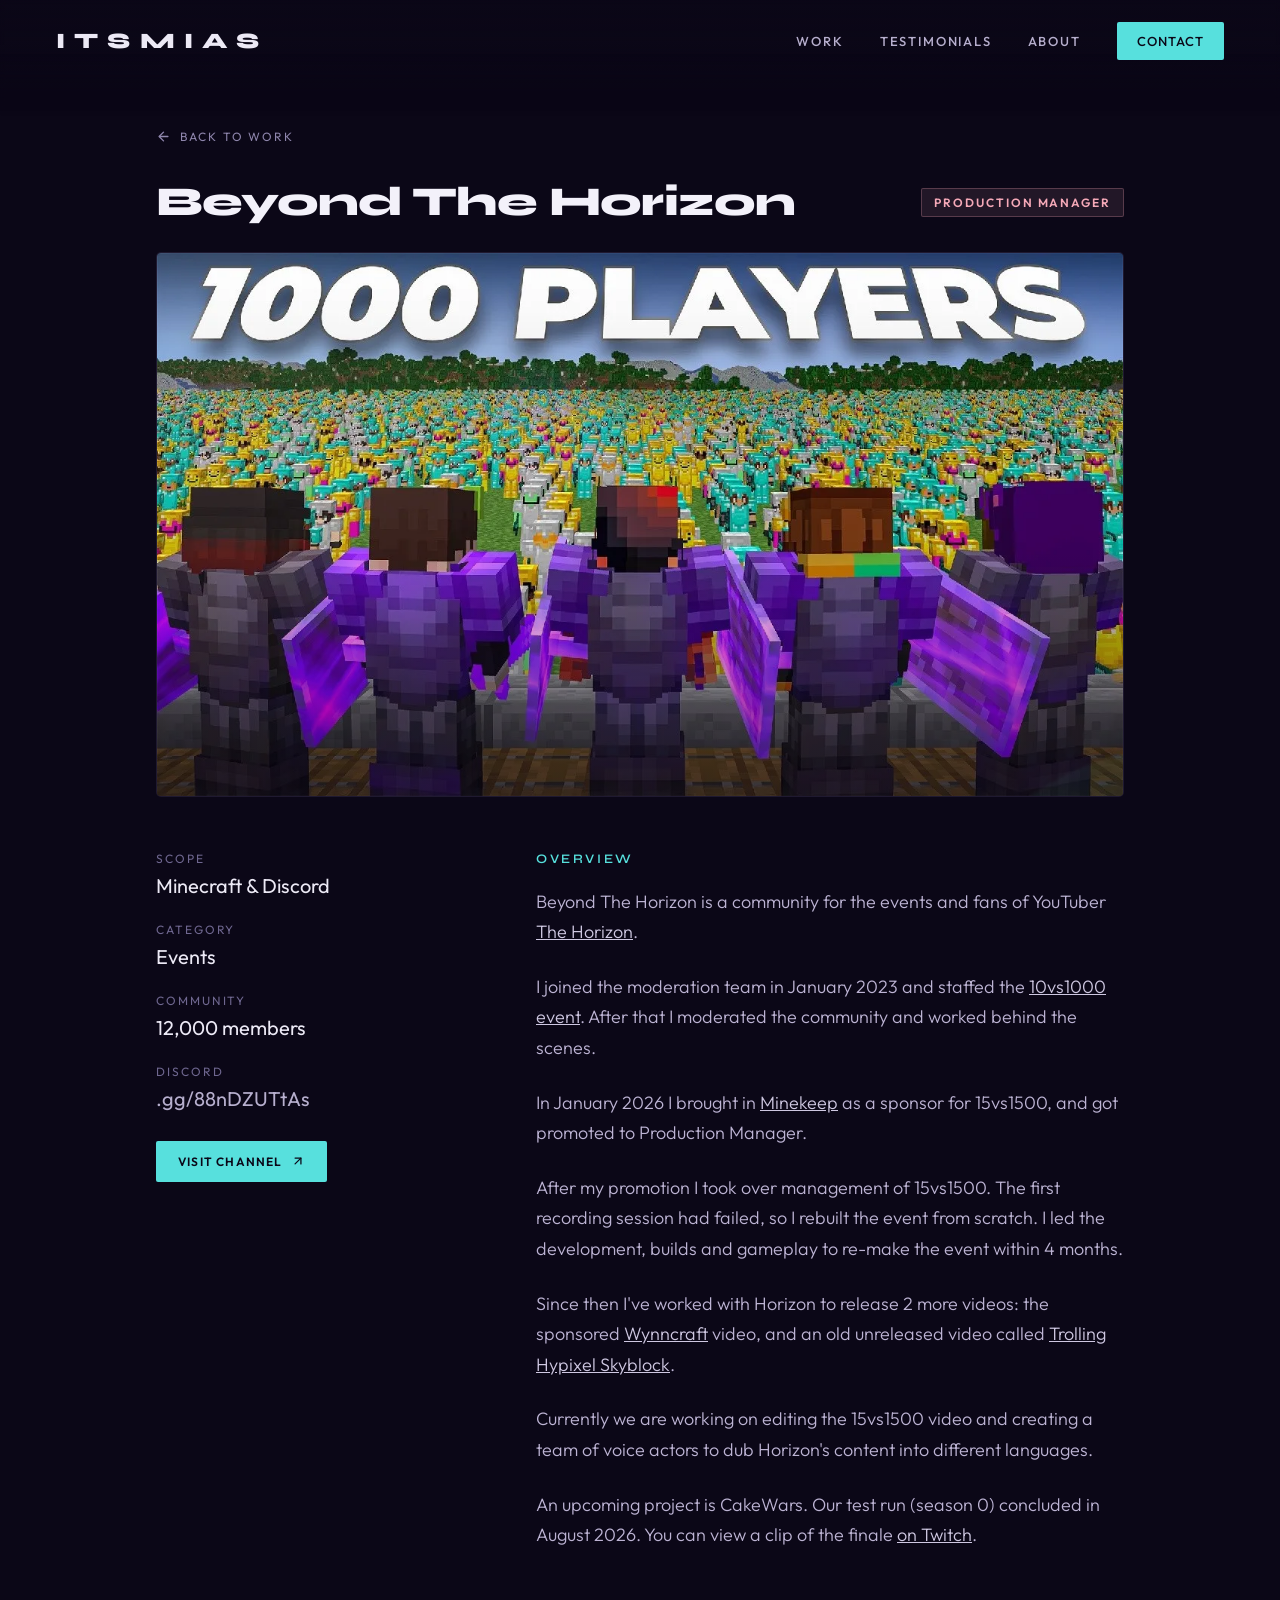
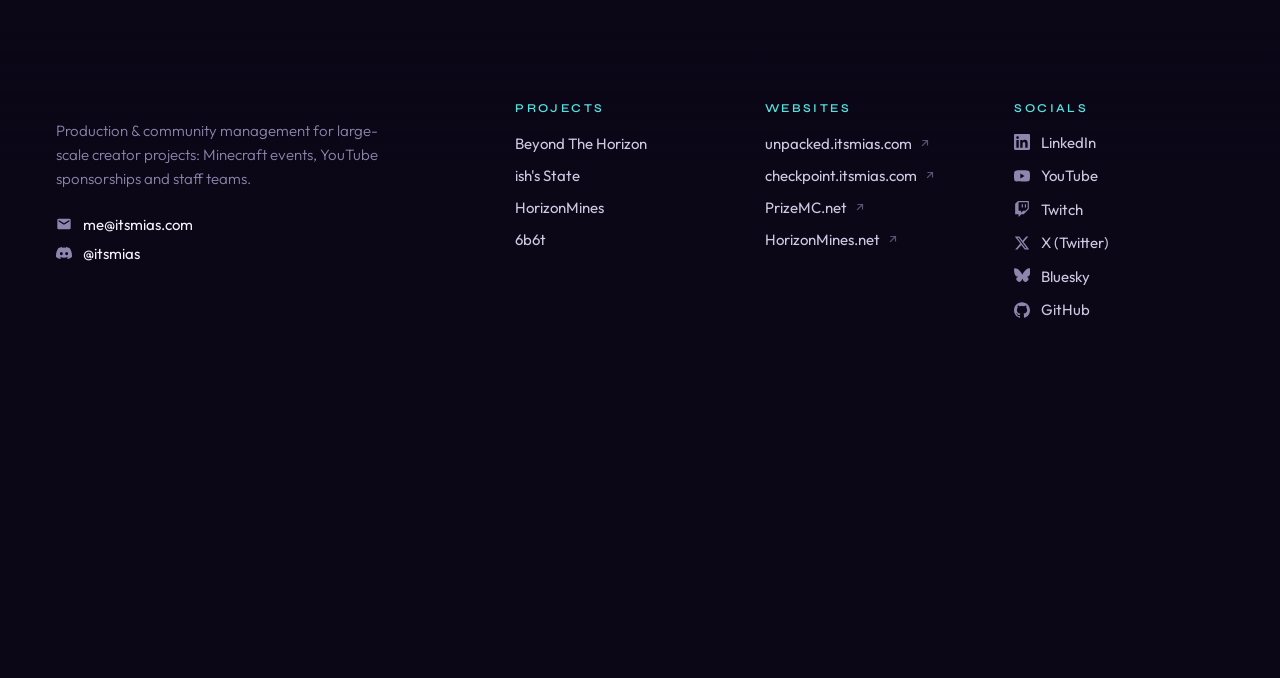
==== commit 80fbd1ba: "Add HorizonMines.net to footer websites" ====
--- a/projects/index.html
+++ b/projects/index.html
@@ -259,6 +259,7 @@
           <li><a href="https://unpacked.itsmias.com" target="_blank" rel="noopener">unpacked.itsmias.com<svg class="mias-ext" viewBox="0 0 24 24" fill="none" stroke="currentColor" stroke-width="2.4" stroke-linecap="square" aria-hidden="true"><path d="M7 17L17 7M8 7h9v9"></path></svg></a></li>
           <li><a href="https://checkpoint.itsmias.com" target="_blank" rel="noopener">checkpoint.itsmias.com<svg class="mias-ext" viewBox="0 0 24 24" fill="none" stroke="currentColor" stroke-width="2.4" stroke-linecap="square" aria-hidden="true"><path d="M7 17L17 7M8 7h9v9"></path></svg></a></li>
           <li><a href="https://prizemc.net" target="_blank" rel="noopener">PrizeMC.net<svg class="mias-ext" viewBox="0 0 24 24" fill="none" stroke="currentColor" stroke-width="2.4" stroke-linecap="square" aria-hidden="true"><path d="M7 17L17 7M8 7h9v9"></path></svg></a></li>
+          <li><a href="https://horizonmines.net" target="_blank" rel="noopener">HorizonMines.net<svg class="mias-ext" viewBox="0 0 24 24" fill="none" stroke="currentColor" stroke-width="2.4" stroke-linecap="square" aria-hidden="true"><path d="M7 17L17 7M8 7h9v9"></path></svg></a></li>
           </ul>
         </div>
         <div>
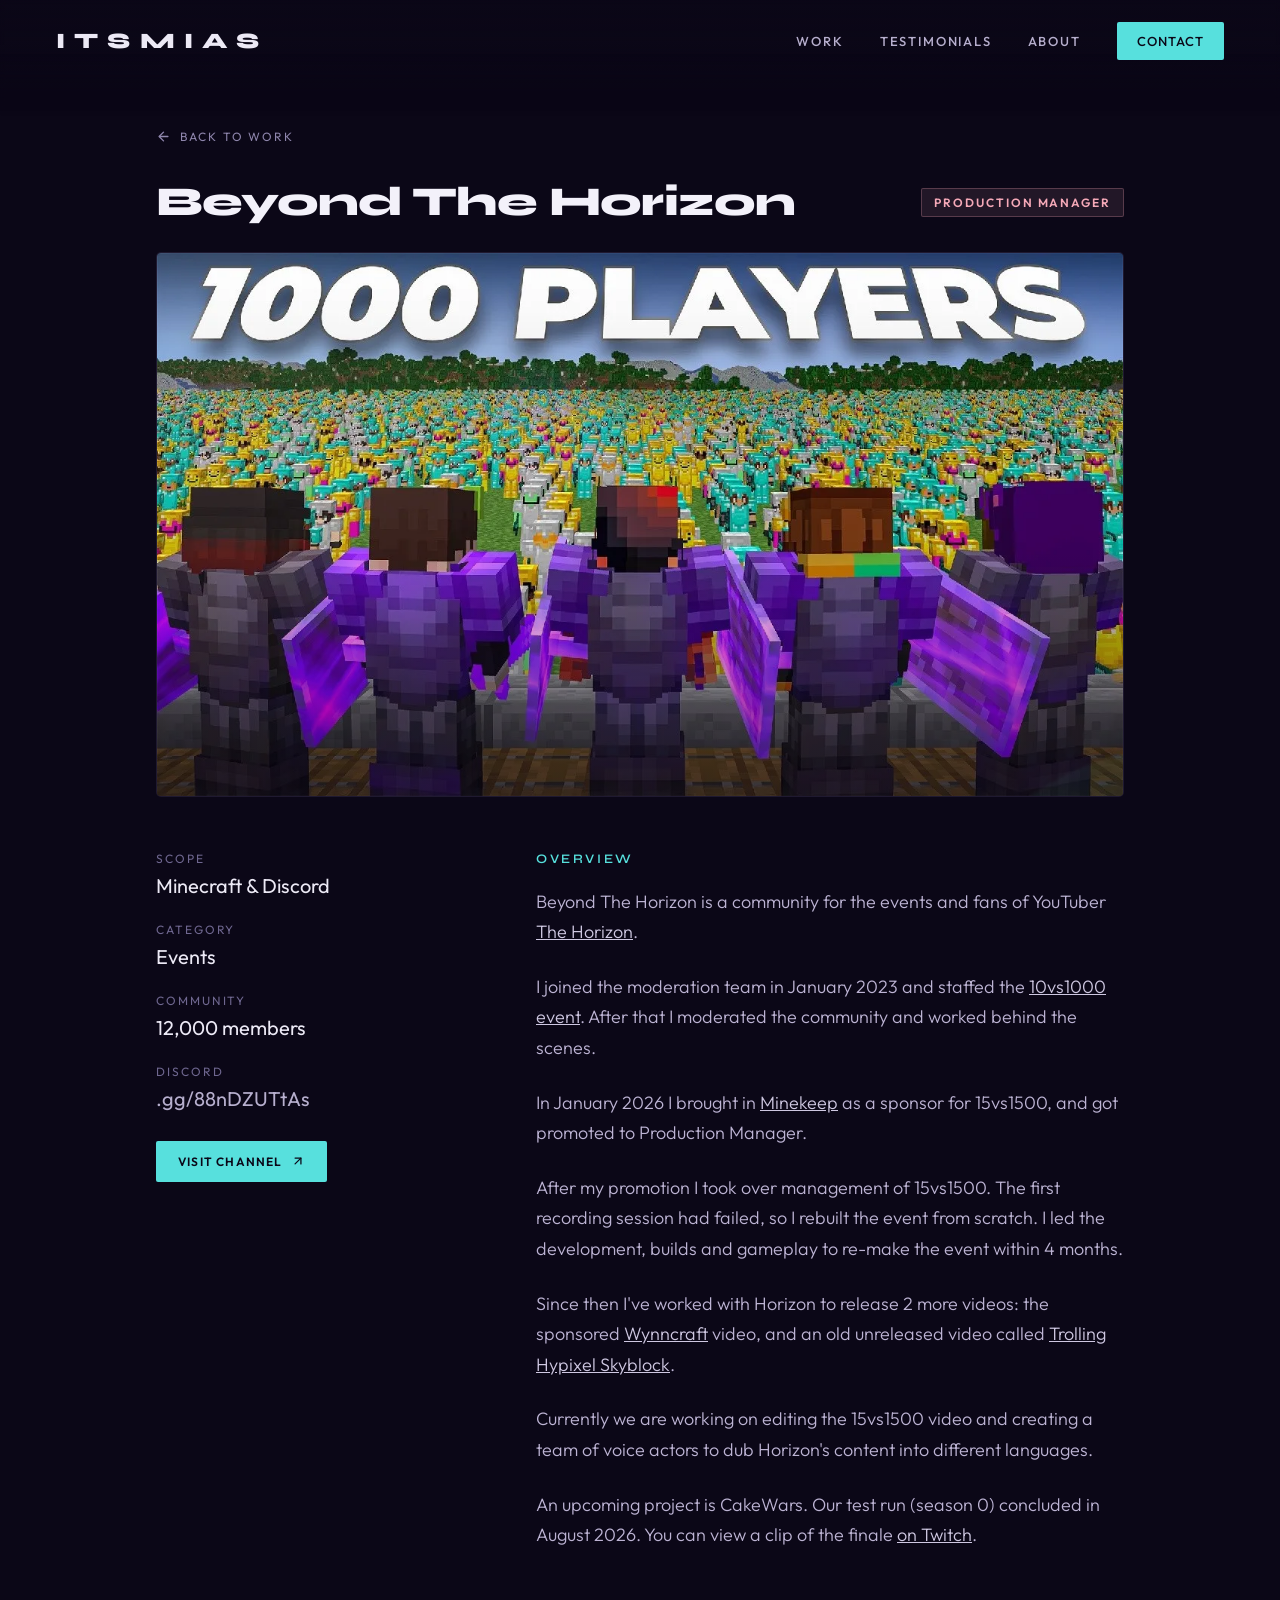
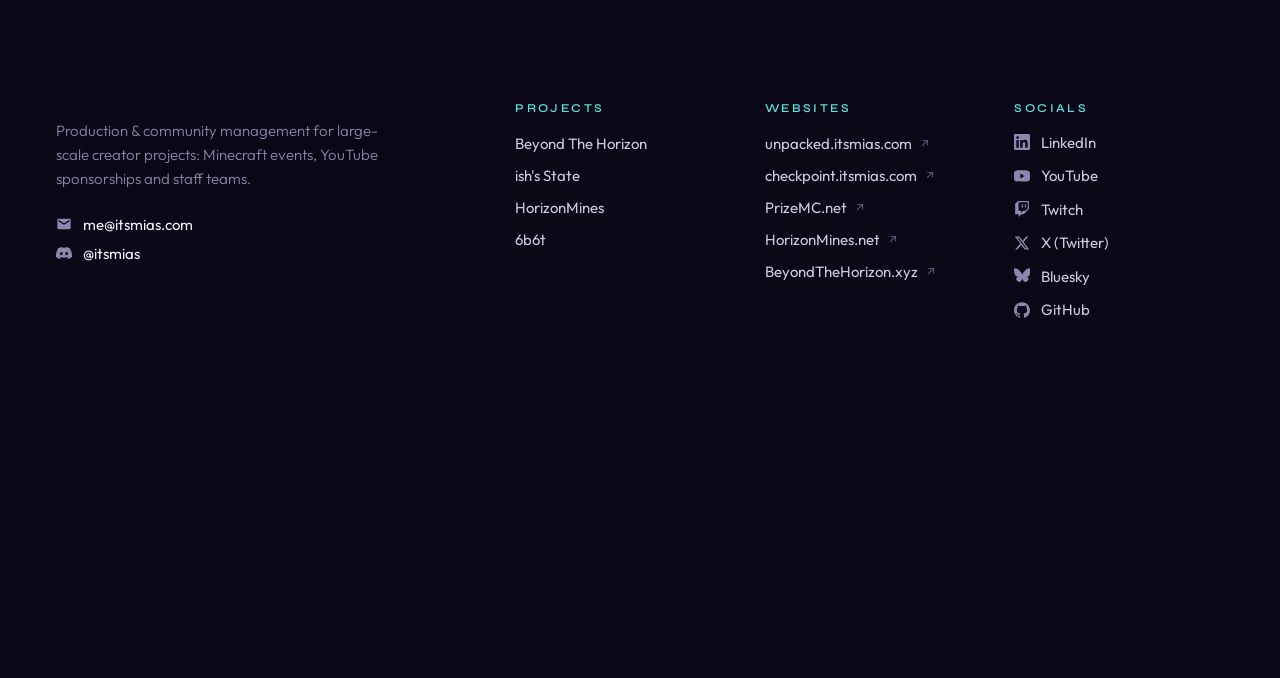
==== commit 286696ff: "Add BeyondTheHorizon.xyz to footer websites" ====
--- a/projects/index.html
+++ b/projects/index.html
@@ -247,10 +247,10 @@
         <div>
           <h2 class="mias-footer-h">Projects</h2>
           <ul class="mias-footer-list">
-          <li><a href="#horizon">Beyond The Horizon</a></li>
-          <li><a href="#state">ish's State</a></li>
-          <li><a href="#horizonmines">HorizonMines</a></li>
-          <li><a href="#6b6t">6b6t</a></li>
+          <li><a href="#horizon" class="mias-navlink">Beyond The Horizon</a></li>
+          <li><a href="#state" class="mias-navlink">ish's State</a></li>
+          <li><a href="#horizonmines" class="mias-navlink">HorizonMines</a></li>
+          <li><a href="#6b6t" class="mias-navlink">6b6t</a></li>
           </ul>
         </div>
         <div>
@@ -260,6 +260,7 @@
           <li><a href="https://checkpoint.itsmias.com" target="_blank" rel="noopener">checkpoint.itsmias.com<svg class="mias-ext" viewBox="0 0 24 24" fill="none" stroke="currentColor" stroke-width="2.4" stroke-linecap="square" aria-hidden="true"><path d="M7 17L17 7M8 7h9v9"></path></svg></a></li>
           <li><a href="https://prizemc.net" target="_blank" rel="noopener">PrizeMC.net<svg class="mias-ext" viewBox="0 0 24 24" fill="none" stroke="currentColor" stroke-width="2.4" stroke-linecap="square" aria-hidden="true"><path d="M7 17L17 7M8 7h9v9"></path></svg></a></li>
           <li><a href="https://horizonmines.net" target="_blank" rel="noopener">HorizonMines.net<svg class="mias-ext" viewBox="0 0 24 24" fill="none" stroke="currentColor" stroke-width="2.4" stroke-linecap="square" aria-hidden="true"><path d="M7 17L17 7M8 7h9v9"></path></svg></a></li>
+          <li><a href="https://beyondthehorizon.xyz" target="_blank" rel="noopener">BeyondTheHorizon.xyz<svg class="mias-ext" viewBox="0 0 24 24" fill="none" stroke="currentColor" stroke-width="2.4" stroke-linecap="square" aria-hidden="true"><path d="M7 17L17 7M8 7h9v9"></path></svg></a></li>
           </ul>
         </div>
         <div>
--- a/styles.css
+++ b/styles.css
@@ -237,6 +237,10 @@
 .mias-copy svg{ flex:none; }
 .mias-copy.is-copied{ background:#F5A9B8; box-shadow:0 10px 40px rgba(245,169,184,.4); }
 .mias-btn:hover{ box-shadow:0 0 0 1px rgba(87,224,221,.4), 0 14px 34px -10px rgba(87,224,221,.6); }
+/* solid cyan button: brightens and its glow swells on hover, dips on press */
+.mias-btn-primary{ background:#57e0dd; box-shadow:0 8px 30px rgba(87,224,221,.25); }
+.mias-btn-primary:hover{ background:#6ae5e2; box-shadow:0 10px 34px rgba(87,224,221,.38); }
+.mias-btn-primary:active{ background:#4fd3d0; box-shadow:0 6px 22px rgba(87,224,221,.28); }
 
 /* ---- external links (case-study sidebar/body) ---- */
 .ext-link{ transition:color .2s ease; }
@@ -300,6 +304,8 @@
 .mias-footer-list a, .mias-footer-contact a{ display:inline-flex; align-items:center; gap:11px; color:#cfc8e2; text-decoration:none; font-size:15px; transition:color .2s ease; }
 .mias-footer-contact a{ color:#f3f1fa; }
 .mias-footer-list a:hover, .mias-footer-contact a:hover{ color:#57e0dd; }
+/* project links share the nav's sliding underline, sat closer to the text */
+.mias-footer-list .mias-navlink::after{ bottom:-4px; }
 .mias-footer-list svg, .mias-footer-contact svg{ width:16px; height:16px; flex-shrink:0; color:#8f86ad; transition:color .2s ease, filter .3s ease; }
 .mias-footer-list a:hover svg, .mias-footer-contact a:hover svg{ color:#57e0dd; filter:drop-shadow(0 0 6px rgba(87,224,221,.8)); }
 .mias-footer-list .mias-ext{ width:12px; height:12px; margin-left:-4px; opacity:.6; }
